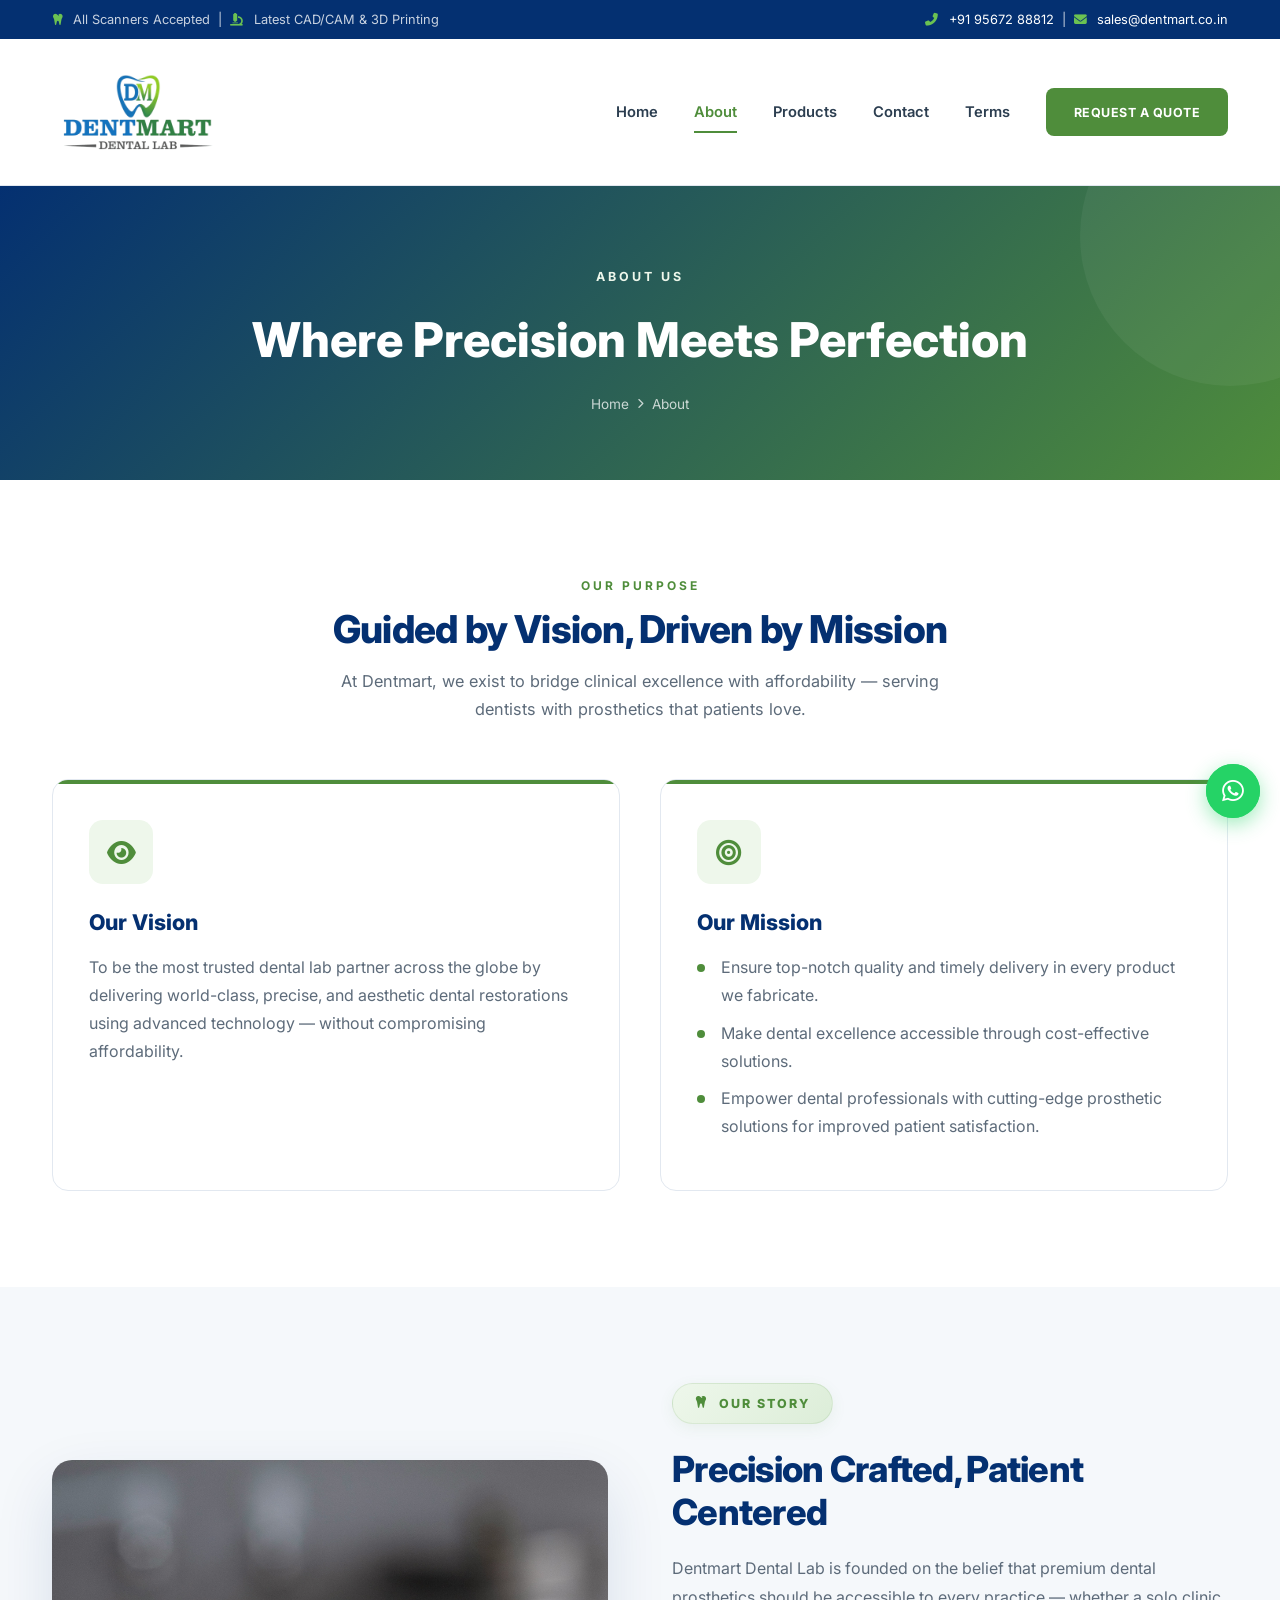
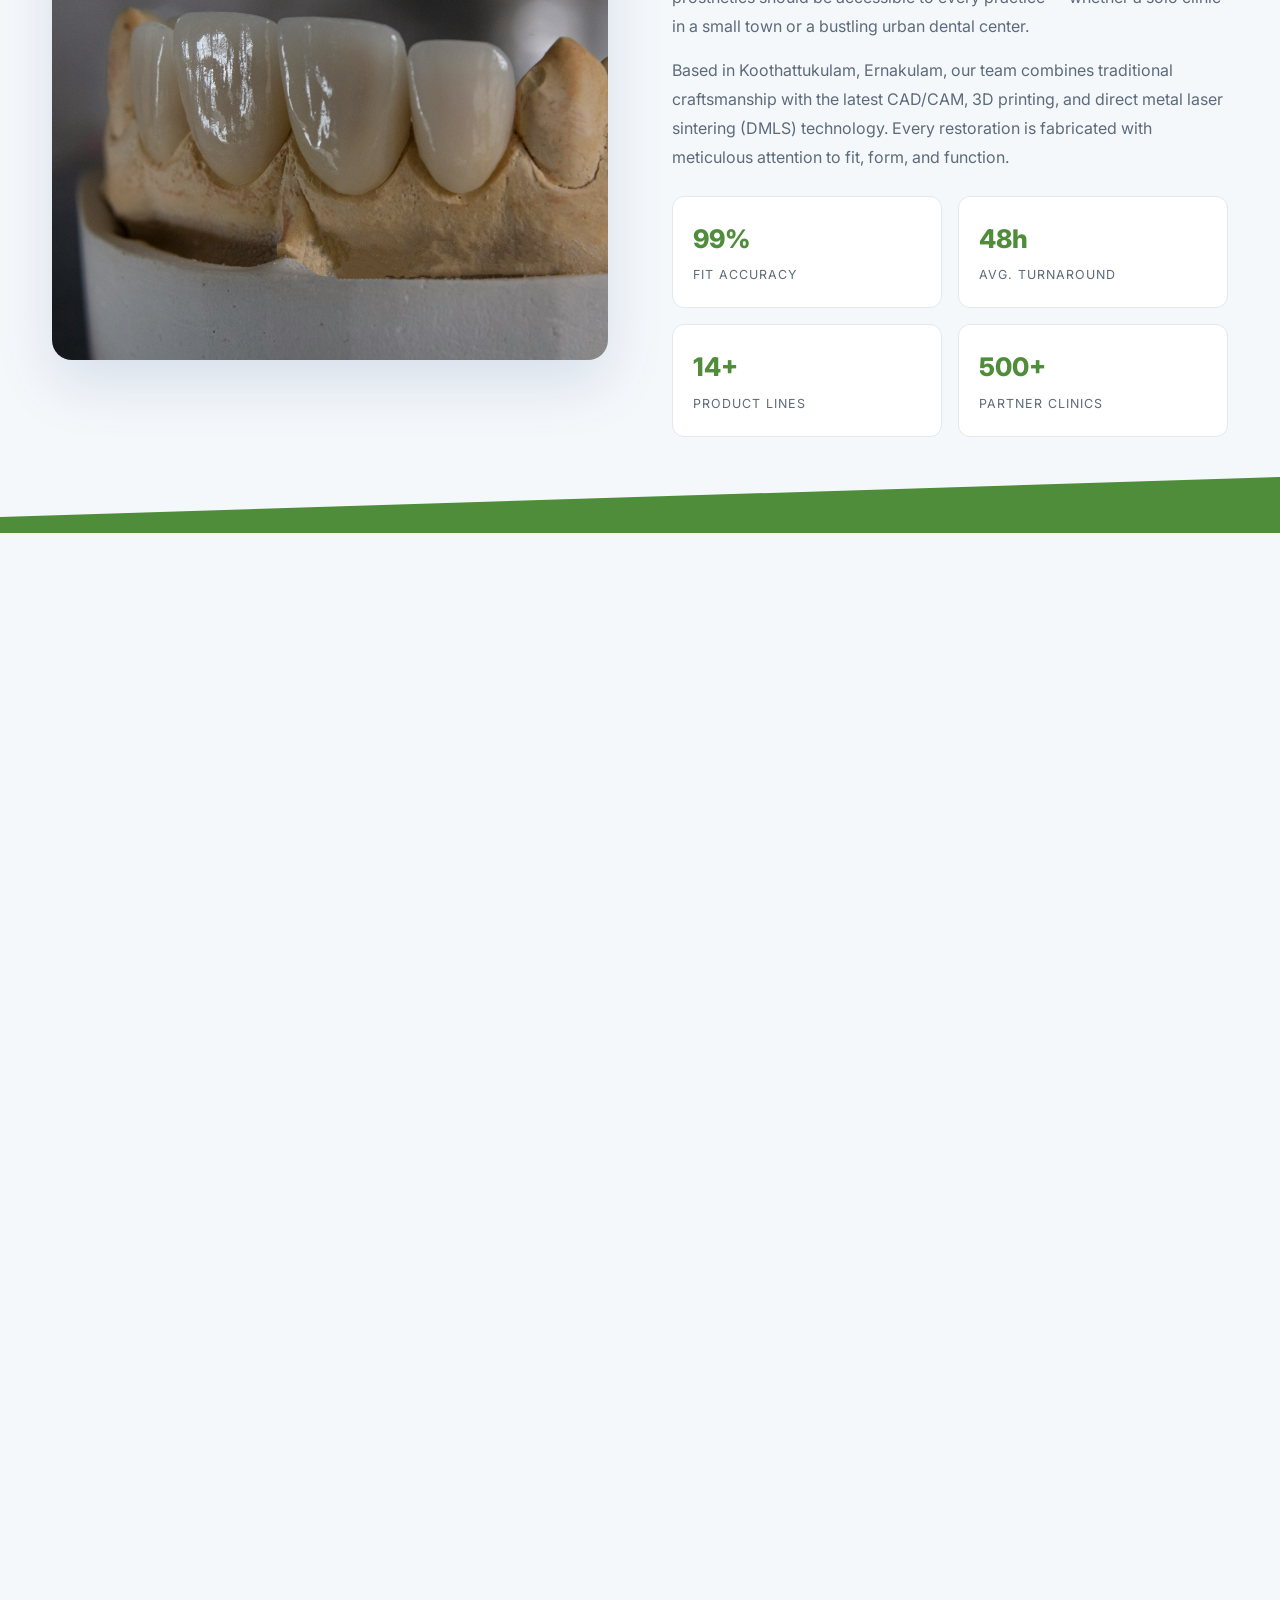
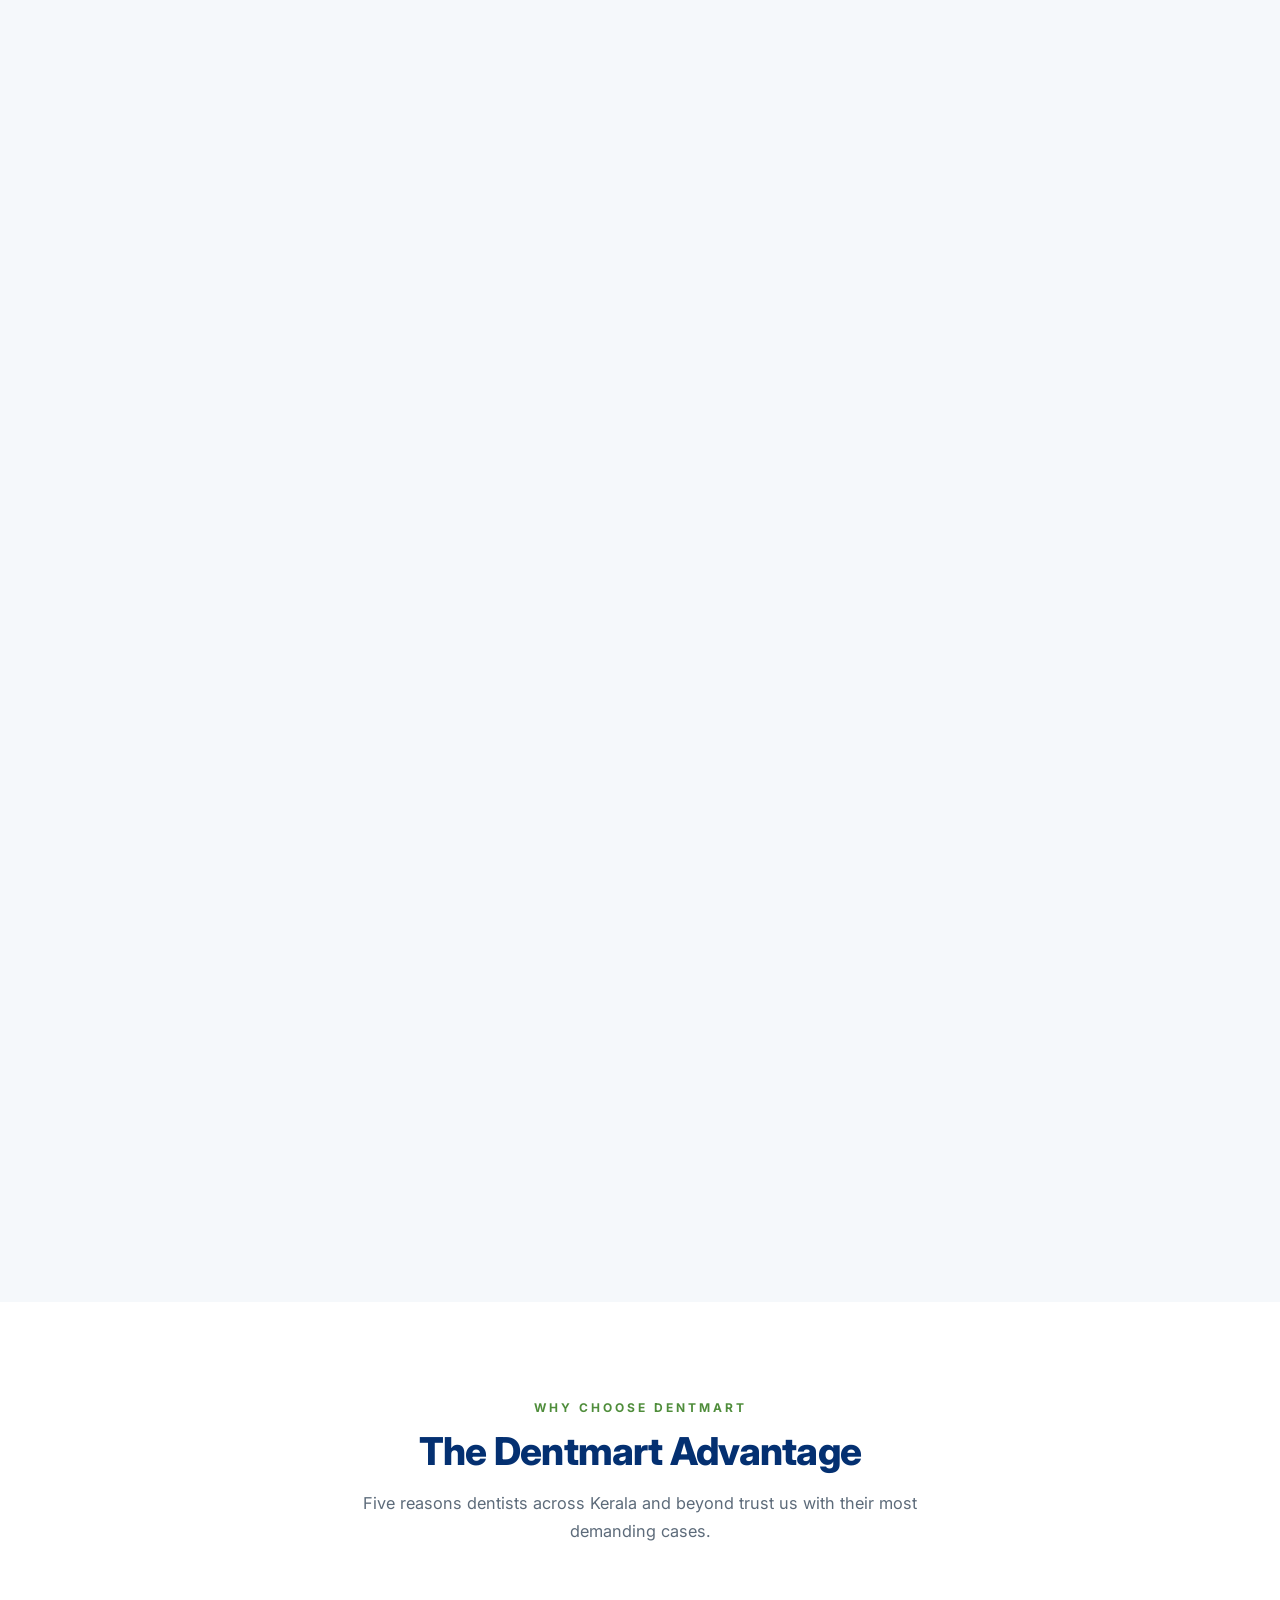
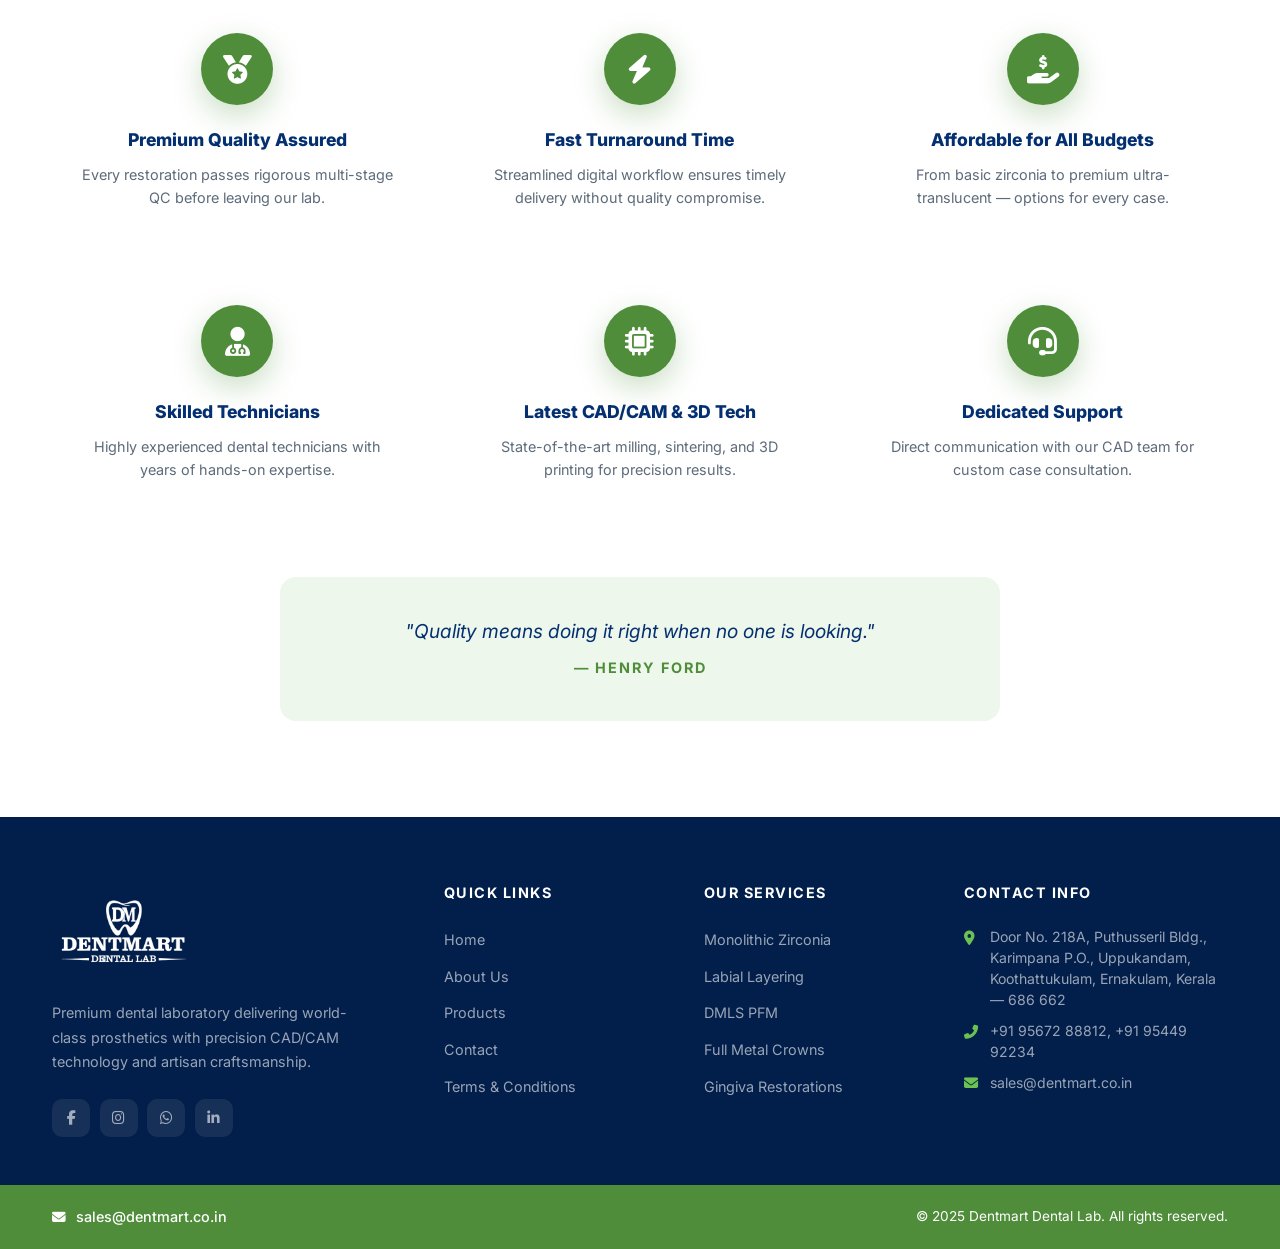
==== about/index.html @ 34352b94 "feat: clean URLs for GitHub Pages + disable right-click - Restructure pages into subdirectories (abo" ====
<!DOCTYPE html>
<html lang="en">
<head>
<meta charset="UTF-8">
<meta name="viewport" content="width=device-width, initial-scale=1.0">
<title>About Us — Dentmart Dental Lab</title>
<meta name="description" content="Learn about Dentmart Dental Lab — our vision, mission, and commitment to precision dental prosthetics.">
<link href="https://fonts.googleapis.com/css2?family=Inter:wght@300;400;500;600;700;800;900&family=Dancing+Script:wght@500;600;700&display=swap" rel="stylesheet">
<link rel="stylesheet" href="https://cdnjs.cloudflare.com/ajax/libs/font-awesome/6.5.1/css/all.min.css">
<link rel="stylesheet" href="/assets/style.css">
<link rel="icon" href="/assets/logo.png">
</head>
<body>

<!-- Top Bar -->
<div class="topbar">
  <div class="container">
    <div><i class="fas fa-tooth"></i> All Scanners Accepted &nbsp;|&nbsp; <i class="fas fa-microscope"></i> Latest CAD/CAM &amp; 3D Printing</div>
    <div>
      <i class="fas fa-phone-alt"></i> <a href="tel:+919567288812">+91 95672 88812</a> &nbsp;|&nbsp;
      <i class="fas fa-envelope"></i> <a href="mailto:sales@dentmart.co.in">sales@dentmart.co.in</a>
    </div>
  </div>
</div>

<!-- Header -->
<header class="header">
  <div class="container">
    <a href="/"><img src="/assets/logo.png" alt="Dentmart Dental Lab" class="logo-img"></a>
    <nav class="nav">
      <a href="/">Home</a>
      <a href="/about/" class="active">About</a>
      <a href="/products/">Products</a>
      <a href="/contact/">Contact</a>
      <a href="/terms/">Terms</a>
      <a href="/contact/" class="cta">Request a Quote</a>
    </nav>
    <button class="menu-toggle" aria-label="Menu"><i class="fas fa-bars"></i></button>
  </div>
</header>

<!-- Page Header -->
<section class="page-header">
  <div class="container">
    <small>About Us</small>
    <h1>Where Precision Meets Perfection</h1>
    <div class="breadcrumb">
      <a href="/">Home</a>
      <i class="fas fa-chevron-right"></i>
      <span>About</span>
    </div>
  </div>
</section>

<!-- Mission & Vision -->
<section class="section">
  <div class="container">
    <div class="section-head">
      <small>Our Purpose</small>
      <h2>Guided by Vision, Driven by Mission</h2>
      <p>At Dentmart, we exist to bridge clinical excellence with affordability — serving dentists with prosthetics that patients love.</p>
    </div>
    <div class="mv-grid">
      <div class="mv-card">
        <div class="mv-icon"><i class="fas fa-eye"></i></div>
        <h3>Our Vision</h3>
        <p>To be the most trusted dental lab partner across the globe by delivering world-class, precise, and aesthetic dental restorations using advanced technology — without compromising affordability.</p>
      </div>
      <div class="mv-card">
        <div class="mv-icon"><i class="fas fa-bullseye"></i></div>
        <h3>Our Mission</h3>
        <ul>
          <li>Ensure top-notch quality and timely delivery in every product we fabricate.</li>
          <li>Make dental excellence accessible through cost-effective solutions.</li>
          <li>Empower dental professionals with cutting-edge prosthetic solutions for improved patient satisfaction.</li>
        </ul>
      </div>
    </div>
  </div>
</section>

<!-- Story Section -->
<section class="section section-alt story-section">
  <div class="container">
    <div>
      <div style="display:grid;grid-template-columns:1fr 1fr;gap:4rem;align-items:center">
        <div>
          <img src="/assets/about-story.jpg" alt="Dentmart Lab" style="border-radius:20px;width:100%;height:500px;object-fit:cover;box-shadow:var(--shadow-lg)">
        </div>
        <div>
          <div class="hero-badge"><i class="fas fa-tooth"></i> Our Story</div>
          <h2 style="font-size:2.25rem;font-weight:800;color:var(--blue-dark);margin-bottom:1.25rem;line-height:1.2;letter-spacing:-.02em">Precision Crafted, Patient Centered</h2>
          <p style="color:var(--text-muted);margin-bottom:1rem;line-height:1.8">Dentmart Dental Lab is founded on the belief that premium dental prosthetics should be accessible to every practice — whether a solo clinic in a small town or a bustling urban dental center.</p>
          <p style="color:var(--text-muted);margin-bottom:1.5rem;line-height:1.8">Based in Koothattukulam, Ernakulam, our team combines traditional craftsmanship with the latest CAD/CAM, 3D printing, and direct metal laser sintering (DMLS) technology. Every restoration is fabricated with meticulous attention to fit, form, and function.</p>
          <div class="mv-grid" style="grid-template-columns:1fr 1fr;gap:1rem">
            <div style="background:#fff;padding:1.25rem;border-radius:12px;border:1px solid var(--border)">
              <strong style="display:block;font-size:1.6rem;font-weight:800;color:var(--blue)">99%</strong>
              <span style="font-size:.78rem;color:var(--text-muted);text-transform:uppercase;letter-spacing:1px">Fit Accuracy</span>
            </div>
            <div style="background:#fff;padding:1.25rem;border-radius:12px;border:1px solid var(--border)">
              <strong style="display:block;font-size:1.6rem;font-weight:800;color:var(--blue)">48h</strong>
              <span style="font-size:.78rem;color:var(--text-muted);text-transform:uppercase;letter-spacing:1px">Avg. Turnaround</span>
            </div>
            <div style="background:#fff;padding:1.25rem;border-radius:12px;border:1px solid var(--border)">
              <strong style="display:block;font-size:1.6rem;font-weight:800;color:var(--blue)">14+</strong>
              <span style="font-size:.78rem;color:var(--text-muted);text-transform:uppercase;letter-spacing:1px">Product Lines</span>
            </div>
            <div style="background:#fff;padding:1.25rem;border-radius:12px;border:1px solid var(--border)">
              <strong style="display:block;font-size:1.6rem;font-weight:800;color:var(--blue)">500+</strong>
              <span style="font-size:.78rem;color:var(--text-muted);text-transform:uppercase;letter-spacing:1px">Partner Clinics</span>
            </div>
          </div>
        </div>
      </div>
    </div>
  </div>
</section>

<!-- Our Lab & Technology -->
<section class="section equipment-section">
  <div class="container">
    <div class="section-head reveal">
      <small>Our Lab &amp; Technology</small>
      <h2>Precision Equipment, Proven Results</h2>
      <p>We invest in the latest dental manufacturing technology to ensure every restoration meets the highest standards of fit, function, and esthetics.</p>
    </div>
    <div class="equipment-grid">
      <div class="equipment-card reveal reveal-delay-1">
        <div class="equipment-img zoom-wrap"><img src="/assets/machine-mill.jpg" alt="XTCERA X-Mill 500 Plus"></div>
        <div class="equipment-body">
          <span class="equipment-tag">5-Axis Milling</span>
          <h3>XTCERA X-Mill 500 Plus</h3>
          <p>High-precision 5-axis dental milling machine for zirconia, PMMA, and wax — delivering exceptional accuracy and surface finish.</p>
        </div>
      </div>
      <div class="equipment-card reveal reveal-delay-2">
        <div class="equipment-img zoom-wrap"><img src="/assets/machine-scanner.jpg" alt="SHINING 3D AutoScan DS-EX Pro"></div>
        <div class="equipment-body">
          <span class="equipment-tag">3D Scanning</span>
          <h3>SHINING 3D AutoScan DS-EX Pro</h3>
          <p>Dual 5.0 MP camera lab scanner capturing every detail of dies, models, and articulators with ≤ 8 μm accuracy.</p>
        </div>
      </div>
      <div class="equipment-card reveal reveal-delay-3">
        <div class="equipment-img zoom-wrap"><img src="/assets/machine-ivoclar.jpg" alt="Ivoclar Programat P310"></div>
        <div class="equipment-body">
          <span class="equipment-tag">Porcelain Firing</span>
          <h3>Ivoclar Programat P310</h3>
          <p>State-of-the-art ceramic furnace with QTK2 muffle technology and color touchscreen for flawless porcelain and glaze firing.</p>
        </div>
      </div>
      <div class="equipment-card reveal reveal-delay-4">
        <div class="equipment-img zoom-wrap"><img src="/assets/machine-furnace.jpg" alt="ZTCF-30B Zirconia Sintering Furnace"></div>
        <div class="equipment-body">
          <span class="equipment-tag">Sintering</span>
          <h3>ZTCF-30B Zirconia Sintering Furnace</h3>
          <p>High-temperature sintering oven designed specifically for dental zirconia — ensuring full density and optimal flexural strength.</p>
        </div>
      </div>
      <div class="equipment-card reveal reveal-delay-5">
        <div class="equipment-img zoom-wrap"><img src="/assets/machine-printer.jpg" alt="ELEGOO Saturn 4 12K"></div>
        <div class="equipment-body">
          <span class="equipment-tag">3D Printing</span>
          <h3>ELEGOO Saturn 4 12K</h3>
          <p>Ultra-high-resolution resin 3D printer for dental models, surgical guides, and temporaries with 19×24 micron XY resolution.</p>
        </div>
      </div>
      <div class="equipment-card reveal reveal-delay-1">
        <div class="equipment-img zoom-wrap"><img src="/assets/aoralscan3.webp" alt="SHINING 3D Aoralscan 3"></div>
        <div class="equipment-body">
          <span class="equipment-tag">Intraoral Scanning</span>
          <h3>SHINING 3D Aoralscan 3</h3>
          <p>High-performance intraoral scanner offering exceptional accuracy, speed, and AI-powered scanning for an enhanced digital workflow.</p>
        </div>
      </div>
    </div>
  </div>
</section>

<!-- Doctor Feedback -->
<section class="section" style="background:var(--bg-alt)">
  <div class="container">
    <div class="section-head reveal">
      <small>Partner Testimonials</small>
      <h2>What Dentists Say About Dentmart</h2>
      <p>Trusted by general dentists, prosthodontists, and implantologists across Kerala and South India.</p>
    </div>
    <div class="feedback-grid">
      <div class="feedback-card reveal reveal-delay-1">
        <div class="feedback-stars"><i class="fas fa-star"></i><i class="fas fa-star"></i><i class="fas fa-star"></i><i class="fas fa-star"></i><i class="fas fa-star"></i></div>
        <p>"The monolithic zirconia crowns from Dentmart have excellent marginal fit and natural translucency. My patients love the esthetics, and I love the predictable results."</p>
        <div class="feedback-author">
          <div class="feedback-avatar">RK</div>
          <div>
            <h4>Dr. Rajesh Kumar</h4>
            <span>Prosthodontist, Thrissur</span>
          </div>
        </div>
      </div>
      <div class="feedback-card reveal reveal-delay-2">
        <div class="feedback-stars"><i class="fas fa-star"></i><i class="fas fa-star"></i><i class="fas fa-star"></i><i class="fas fa-star"></i><i class="fas fa-star"></i></div>
        <p>"We switched to Dentmart for all our PFM and full metal work. The DMLS accuracy is noticeably better than conventional casting. Turnaround time is also impressive."</p>
        <div class="feedback-author">
          <div class="feedback-avatar">AM</div>
          <div>
            <h4>Dr. Anitha Menon</h4>
            <span>General Dentist, Kochi</span>
          </div>
        </div>
      </div>
      <div class="feedback-card reveal reveal-delay-3">
        <div class="feedback-stars"><i class="fas fa-star"></i><i class="fas fa-star"></i><i class="fas fa-star"></i><i class="fas fa-star"></i><i class="fas fa-star"></i></div>
        <p>"Their labial layering zirconia for anterior cases is outstanding. The characterization and surface texture rival any premium lab I've used — at a much better price point."</p>
        <div class="feedback-author">
          <div class="feedback-avatar">VP</div>
          <div>
            <h4>Dr. Vishnu Prasad</h4>
            <span>Cosmetic Dentist, Ernakulam</span>
          </div>
        </div>
      </div>
      <div class="feedback-card reveal reveal-delay-4">
        <div class="feedback-stars"><i class="fas fa-star"></i><i class="fas fa-star"></i><i class="fas fa-star"></i><i class="fas fa-star"></i><i class="fas fa-star-half-alt"></i></div>
        <p>"The digital workflow support is excellent. I send 3Shape scans directly and receive perfectly milled restorations. Their CAD team is responsive and knowledgeable."</p>
        <div class="feedback-author">
          <div class="feedback-avatar">SJ</div>
          <div>
            <h4>Dr. Sanjay Jose</h4>
            <span>Implantologist, Kottayam</span>
          </div>
        </div>
      </div>
      <div class="feedback-card reveal reveal-delay-5">
        <div class="feedback-stars"><i class="fas fa-star"></i><i class="fas fa-star"></i><i class="fas fa-star"></i><i class="fas fa-star"></i><i class="fas fa-star"></i></div>
        <p>"We've been partnering with Dentmart for over 3 years. The gingiva restorations for implant cases are beautifully crafted — natural emergence profiles every time."</p>
        <div class="feedback-author">
          <div class="feedback-avatar">PT</div>
          <div>
            <h4>Dr. Priya Thomas</h4>
            <span>Periodontist, Alappuzha</span>
          </div>
        </div>
      </div>
      <div class="feedback-card reveal reveal-delay-1">
        <div class="feedback-stars"><i class="fas fa-star"></i><i class="fas fa-star"></i><i class="fas fa-star"></i><i class="fas fa-star"></i><i class="fas fa-star"></i></div>
        <p>"Fast turnaround, excellent packaging, and zero remakes on our last 50 cases. Dentmart has become an extension of our practice. Highly recommended for any dental clinic."</p>
        <div class="feedback-author">
          <div class="feedback-avatar">MN</div>
          <div>
            <h4>Dr. Manoj Nair</h4>
            <span>General Dentist, Koothattukulam</span>
          </div>
        </div>
      </div>
    </div>
  </div>
</section>

<!-- Why Choose -->
<section class="section">
  <div class="container">
    <div class="section-head">
      <small>Why Choose Dentmart</small>
      <h2>The Dentmart Advantage</h2>
      <p>Five reasons dentists across Kerala and beyond trust us with their most demanding cases.</p>
    </div>
    <div class="why-grid">
      <div class="why-card"><div class="why-icon"><i class="fas fa-medal"></i></div><h3>Premium Quality Assured</h3><p>Every restoration passes rigorous multi-stage QC before leaving our lab.</p></div>
      <div class="why-card"><div class="why-icon"><i class="fas fa-bolt"></i></div><h3>Fast Turnaround Time</h3><p>Streamlined digital workflow ensures timely delivery without quality compromise.</p></div>
      <div class="why-card"><div class="why-icon"><i class="fas fa-hand-holding-usd"></i></div><h3>Affordable for All Budgets</h3><p>From basic zirconia to premium ultra-translucent — options for every case.</p></div>
      <div class="why-card"><div class="why-icon"><i class="fas fa-user-md"></i></div><h3>Skilled Technicians</h3><p>Highly experienced dental technicians with years of hands-on expertise.</p></div>
      <div class="why-card"><div class="why-icon"><i class="fas fa-microchip"></i></div><h3>Latest CAD/CAM &amp; 3D Tech</h3><p>State-of-the-art milling, sintering, and 3D printing for precision results.</p></div>
      <div class="why-card"><div class="why-icon"><i class="fas fa-headset"></i></div><h3>Dedicated Support</h3><p>Direct communication with our CAD team for custom case consultation.</p></div>
    </div>
    <div class="quote-block">
      <p>"Quality means doing it right when no one is looking."</p>
      <span>— Henry Ford</span>
    </div>
  </div>
</section>

<!-- Footer -->
<footer class="footer">
  <div class="container">
    <div class="footer-grid">
      <div class="footer-brand">
        <img src="/assets/logo.png" alt="Dentmart" class="logo-img">
        <p>Premium dental laboratory delivering world-class prosthetics with precision CAD/CAM technology and artisan craftsmanship.</p>
        <div class="footer-social">
          <a href="#" aria-label="Facebook"><i class="fab fa-facebook-f"></i></a>
          <a href="#" aria-label="Instagram"><i class="fab fa-instagram"></i></a>
          <a href="#" aria-label="WhatsApp"><i class="fab fa-whatsapp"></i></a>
          <a href="#" aria-label="LinkedIn"><i class="fab fa-linkedin-in"></i></a>
        </div>
      </div>
      <div>
        <h4>Quick Links</h4>
        <ul>
          <li><a href="/">Home</a></li>
          <li><a href="/about/">About Us</a></li>
          <li><a href="/products/">Products</a></li>
          <li><a href="/contact/">Contact</a></li>
          <li><a href="/terms/">Terms &amp; Conditions</a></li>
        </ul>
      </div>
      <div>
        <h4>Our Services</h4>
        <ul>
          <li><a href="/products/">Monolithic Zirconia</a></li>
          <li><a href="/products/">Labial Layering</a></li>
          <li><a href="/products/">DMLS PFM</a></li>
          <li><a href="/products/">Full Metal Crowns</a></li>
          <li><a href="/products/">Gingiva Restorations</a></li>
        </ul>
      </div>
      <div>
        <h4>Contact Info</h4>
        <ul class="footer-contact">
          <li><i class="fas fa-map-marker-alt"></i> Door No. 218A, Puthusseril Bldg., Karimpana P.O., Uppukandam, Koothattukulam, Ernakulam, Kerala — 686 662</li>
          <li><i class="fas fa-phone-alt"></i> +91 95672 88812, +91 95449 92234</li>
          <li><i class="fas fa-envelope"></i> sales@dentmart.co.in</li>
        </ul>
      </div>
    </div>
  </div>
  <div class="footer-bar">
    <div class="container">
      <span><i class="fas fa-envelope"></i> <a href="mailto:sales@dentmart.co.in">sales@dentmart.co.in</a></span>
      <span>&copy; 2025 Dentmart Dental Lab. All rights reserved.</span>
    </div>
  </div>
</footer>

<script>
  document.addEventListener('contextmenu', function(e) { e.preventDefault(); return false; });
</script>
<script src="/assets/main.js"></script>
</body>
</html>
---- assets/style.css ----
/* ===== Dentmart Dental Lab — Global Styles ===== */
:root{
  --blue:#4f8d3b;
  --blue-dark:#043071;
  --blue-darker:#021e4a;
  --blue-light:#6bc252;
  --blue-soft:#eef7eb;
  --ink:#1a1a2e;
  --text:#2c3e50;
  --text-muted:#5d6b7a;
  --text-light:#8898aa;
  --border:#e2e8f0;
  --bg:#ffffff;
  --bg-alt:#f5f8fb;
  --shadow-sm:0 2px 8px rgba(4,48,113,.05);
  --shadow:0 10px 30px rgba(4,48,113,.08);
  --shadow-lg:0 24px 60px rgba(4,48,113,.12);
  --radius:8px;
  --radius-lg:16px;
  --font-sans:'Inter',system-ui,-apple-system,sans-serif;
  --font-script:'Dancing Script',cursive;
}

*{margin:0;padding:0;box-sizing:border-box}
html{scroll-behavior:smooth}
body{font-family:var(--font-sans);color:var(--text);background:var(--bg);line-height:1.7;font-size:16px;-webkit-font-smoothing:antialiased}
a{color:inherit;text-decoration:none;transition:.25s}
img{max-width:100%;height:auto;display:block}
ul{list-style:none}

.container{max-width:1240px;margin:0 auto;padding:0 2rem}
.wave-divider{display:block;width:100%;height:80px}

/* ===== TOPBAR ===== */
.topbar{background:var(--blue-dark);color:rgba(255,255,255,.78);padding:.55rem 0;font-size:.8rem}
.topbar .container{display:flex;justify-content:space-between;align-items:center;flex-wrap:wrap;gap:.5rem}
.topbar a{color:#fff}
.topbar a:hover{color:var(--blue-light)}
.topbar i{color:var(--blue-light);margin-right:.4rem}

/* ===== HEADER ===== */
.header{background:rgba(255,255,255,.97);backdrop-filter:blur(20px);position:sticky;top:0;z-index:100;border-bottom:1px solid var(--border);padding:.8rem 0}
.header .container{display:flex;justify-content:space-between;align-items:center;gap:2rem}
.logo-img{height:120px;width:auto}
.nav{display:flex;gap:2.25rem;font-size:.92rem;font-weight:600;align-items:center}
.nav a{color:var(--text);padding:.5rem 0;position:relative}
.nav a::after{content:'';position:absolute;bottom:0;left:0;width:0;height:2px;background:var(--blue);transition:.25s}
.nav a:hover,.nav a.active{color:var(--blue)}
.nav a:hover::after,.nav a.active::after{width:100%}
.nav a.cta{background:var(--blue);color:#fff;padding:.85rem 1.75rem;border-radius:var(--radius);letter-spacing:.5px;text-transform:uppercase;font-size:.78rem;font-weight:700}
.nav a.cta::after{display:none}
.nav a.cta:hover{background:var(--blue-dark);color:#fff;transform:translateY(-1px)}
.menu-toggle{display:none;background:none;border:none;color:var(--blue-dark);font-size:1.5rem;cursor:pointer}

/* ===== HERO ===== */
.hero{background:linear-gradient(135deg,#f8fbff 0%,#eef5fc 40%,#e4eff8 100%);position:relative;overflow:hidden;padding:0 0 5rem}
.hero::before{content:'';position:absolute;top:-200px;right:-150px;width:600px;height:600px;background:radial-gradient(circle,rgba(79,141,59,.08) 0%,transparent 70%);border-radius:50%;z-index:0}
.hero::after{content:'';position:absolute;bottom:-100px;left:-100px;width:400px;height:400px;background:radial-gradient(circle,rgba(107,194,82,.06) 0%,transparent 70%);border-radius:50%;z-index:0}
.hero-top{padding:5.5rem 0 3rem;position:relative}
.hero-top::after{content:'';position:absolute;bottom:-1px;left:0;right:0;height:100px;background:var(--blue);clip-path:polygon(0 100%,100% 100%,100% 20%,0 70%)}
.story-section{position:relative;overflow:hidden;padding-bottom:9rem}
.story-section::after{content:'';position:absolute;bottom:0;left:0;right:0;height:80px;background:var(--blue);clip-path:polygon(0 100%,100% 100%,100% 30%,0 80%)}
.hero .container{position:relative;z-index:2;display:grid;grid-template-columns:1.05fr 1fr;gap:5rem;align-items:center}
.hero-badge{display:inline-flex;align-items:center;gap:.6rem;background:linear-gradient(135deg,var(--blue-soft) 0%,#dcedd8 100%);color:var(--blue);padding:.55rem 1.4rem;border-radius:50px;font-size:.78rem;font-weight:800;text-transform:uppercase;letter-spacing:2px;margin-bottom:1.5rem;border:1px solid rgba(79,141,59,.12);box-shadow:0 4px 15px rgba(79,141,59,.08)}
.hero-badge i{font-size:.85rem}
.hero h1{font-size:clamp(2.6rem,5vw,4.2rem);font-weight:900;line-height:1.08;letter-spacing:-.03em;color:var(--blue-dark);margin-bottom:1.25rem}
.hero h1 span{background:linear-gradient(135deg,var(--blue) 0%,var(--blue-light) 100%);-webkit-background-clip:text;-webkit-text-fill-color:transparent;background-clip:text}
.hero p{font-size:1.15rem;color:var(--text-muted);max-width:520px;margin-bottom:2.5rem;line-height:1.7}
.hero-btns{display:flex;gap:1.1rem;flex-wrap:wrap}
.btn{display:inline-flex;align-items:center;gap:.6rem;padding:1rem 2.2rem;border-radius:50px;font-weight:700;font-size:.9rem;border:none;cursor:pointer;transition:all .3s ease;letter-spacing:.4px}
.btn-primary{background:linear-gradient(135deg,var(--blue) 0%,#3b7529 100%);color:#fff;box-shadow:0 12px 30px rgba(79,141,59,.35)}
.btn-primary:hover{background:linear-gradient(135deg,var(--blue-dark) 0%,var(--blue) 100%);color:#fff;transform:translateY(-3px);box-shadow:0 16px 40px rgba(79,141,59,.4)}
.btn-outline{background:rgba(255,255,255,.7);color:var(--blue);border:2px solid var(--blue);backdrop-filter:blur(4px)}
.btn-outline:hover{background:var(--blue);color:#fff;transform:translateY(-3px);box-shadow:0 12px 30px rgba(79,141,59,.25)}
.btn-light{background:#fff;color:var(--blue);box-shadow:var(--shadow)}
.btn-light:hover{background:var(--blue-soft);color:var(--blue-dark)}

.hero-img-wrap{position:relative}
.hero-img-wrap::before{content:'';position:absolute;top:-12px;right:-12px;width:100%;height:100%;background:linear-gradient(135deg,var(--blue) 0%,var(--blue-light) 100%);border-radius:24px;opacity:.15;z-index:0;transform:rotate(2deg)}
.hero-img-wrap::after{content:'';position:absolute;inset:0;background:linear-gradient(135deg,rgba(79,141,59,.03) 0%,transparent 60%);border-radius:24px;z-index:2;pointer-events:none}
.hero-img{border-radius:24px;width:100%;height:520px;object-fit:cover;position:relative;z-index:1;box-shadow:0 40px 80px rgba(4,48,113,.18);border:1px solid rgba(255,255,255,.6)}
.hero-bubble{position:absolute;background:rgba(255,255,255,.95);padding:1rem 1.5rem;border-radius:16px;box-shadow:0 20px 50px rgba(4,48,113,.12);display:flex;align-items:center;gap:1rem;z-index:3;font-size:.9rem;font-weight:700;color:var(--blue-dark);backdrop-filter:blur(10px);border:1px solid rgba(255,255,255,.8);animation:float 4s ease-in-out infinite}
.hero-bubble i{color:#fff;font-size:1.1rem;background:linear-gradient(135deg,var(--blue) 0%,var(--blue-light) 100%);width:44px;height:44px;display:flex;align-items:center;justify-content:center;border-radius:12px;box-shadow:0 6px 15px rgba(79,141,59,.25)}
.hero-bubble.top{top:2rem;left:-2.5rem;animation-delay:0s}
.hero-bubble.bottom{bottom:2.5rem;right:-1.5rem;animation-delay:2s}
@keyframes float{0%,100%{transform:translateY(0)}50%{transform:translateY(-8px)}}

.hero-deco{position:absolute;border-radius:50%;background:var(--blue);opacity:.04;z-index:0;pointer-events:none}
.hero-deco.d1{width:300px;height:300px;top:10%;left:5%}
.hero-deco.d2{width:180px;height:180px;bottom:20%;left:35%}
.hero-deco.d3{width:120px;height:120px;top:30%;right:8%}

/* ===== SECTION BASE ===== */
.section{padding:6rem 0}
.section-alt{background:var(--bg-alt)}
.section-head{text-align:center;margin-bottom:3.5rem}
.section-head small{color:var(--blue);font-weight:700;text-transform:uppercase;letter-spacing:3px;font-size:.75rem;display:block;margin-bottom:.6rem}
.section-head h2{font-size:clamp(1.75rem,3vw,2.5rem);font-weight:800;color:var(--blue-dark);letter-spacing:-.02em;line-height:1.2}
.section-head p{color:var(--text-muted);max-width:620px;margin:1rem auto 0;font-size:1.02rem}

/* ===== STATS ===== */
.stats{background:var(--blue);padding:3rem 0;color:#fff}
.stats-grid{display:grid;grid-template-columns:repeat(4,1fr);gap:2rem;text-align:center}
.stat h3{font-size:2.6rem;font-weight:800;line-height:1;margin-bottom:.35rem}
.stat p{font-size:.8rem;text-transform:uppercase;letter-spacing:2px;color:rgba(255,255,255,.85);font-weight:600}

/* ===== MISSION VISION ===== */
.mv-grid{display:grid;grid-template-columns:1fr 1fr;gap:2.5rem}
.mv-card{background:#fff;border:1px solid var(--border);border-radius:var(--radius-lg);padding:2.5rem 2.25rem;transition:.3s;position:relative;overflow:hidden}
.mv-card::before{content:'';position:absolute;top:0;left:0;width:100%;height:4px;background:var(--blue)}
.mv-card:hover{transform:translateY(-6px);box-shadow:var(--shadow-lg);border-color:transparent}
.mv-icon{width:64px;height:64px;background:var(--blue-soft);color:var(--blue);border-radius:14px;display:flex;align-items:center;justify-content:center;font-size:1.6rem;margin-bottom:1.25rem}
.mv-card h3{font-size:1.35rem;font-weight:800;color:var(--blue-dark);margin-bottom:.75rem}
.mv-card p,.mv-card li{color:var(--text-muted);line-height:1.75}
.mv-card ul{margin-top:.75rem}
.mv-card li{position:relative;padding-left:1.5rem;margin-bottom:.6rem}
.mv-card li::before{content:'';position:absolute;left:0;top:.7rem;width:8px;height:8px;background:var(--blue);border-radius:50%}

/* ===== PRODUCTS ===== */
.products-grid{display:grid;grid-template-columns:repeat(3,1fr);gap:1.75rem}
.product-card{background:#fff;border:1px solid var(--border);border-radius:var(--radius-lg);overflow:hidden;transition:.3s;display:flex;flex-direction:column}
.product-card:hover{transform:translateY(-6px);box-shadow:var(--shadow-lg);border-color:transparent}
.product-img{height:200px;overflow:hidden;background:var(--blue-soft)}
.product-img img{width:100%;height:100%;object-fit:cover;transition:.5s}
.product-card:hover .product-img img{transform:scale(1.06)}
.product-body{padding:1.75rem;flex:1;display:flex;flex-direction:column}
.product-tag{display:inline-block;background:var(--blue-soft);color:var(--blue);padding:.25rem .75rem;border-radius:20px;font-size:.7rem;font-weight:700;text-transform:uppercase;letter-spacing:1px;margin-bottom:.75rem;align-self:flex-start}
.product-body h3{font-size:1.15rem;font-weight:800;color:var(--blue-dark);margin-bottom:.5rem}
.product-body ul{flex:1;margin-top:.5rem}
.product-body li{font-size:.88rem;color:var(--text-muted);padding-left:1.25rem;position:relative;margin-bottom:.4rem}
.product-body li::before{content:'✓';position:absolute;left:0;color:var(--blue);font-weight:800}

/* ===== WHY CHOOSE ===== */
.why-grid{display:grid;grid-template-columns:repeat(3,1fr);gap:2rem}
.why-card{text-align:center;padding:2rem 1.5rem}
.why-icon{width:72px;height:72px;background:var(--blue);color:#fff;border-radius:50%;display:inline-flex;align-items:center;justify-content:center;font-size:1.8rem;margin-bottom:1.25rem;box-shadow:0 10px 30px rgba(79,141,59,.3)}
.why-card h3{font-size:1.1rem;font-weight:800;color:var(--blue-dark);margin-bottom:.5rem}
.why-card p{font-size:.9rem;color:var(--text-muted);line-height:1.6}

.quote-block{margin-top:4rem;text-align:center;padding:2.5rem;background:var(--blue-soft);border-radius:var(--radius-lg);max-width:720px;margin-left:auto;margin-right:auto}
.quote-block p{font-style:italic;font-size:1.2rem;color:var(--blue-dark);line-height:1.5;margin-bottom:.5rem}
.quote-block span{color:var(--blue);font-weight:700;font-size:.9rem;text-transform:uppercase;letter-spacing:2px}

/* ===== PRICE TABLE ===== */
.price-head{background:linear-gradient(135deg,var(--blue),var(--blue-dark));color:#fff;padding:1rem 2rem;border-radius:40px;display:inline-block;font-weight:700;font-size:.95rem;letter-spacing:1px;margin-bottom:2.5rem}
.price-wrap{max-width:880px;margin:0 auto}
.price-category{margin-bottom:2.5rem}
.price-category h3{background:var(--blue-soft);color:var(--blue);padding:.7rem 1.25rem;border-radius:var(--radius);font-size:.95rem;font-weight:800;letter-spacing:1.5px;text-transform:uppercase;margin-bottom:.5rem;border-left:4px solid var(--blue)}
.price-row{display:grid;grid-template-columns:40px 1fr auto;gap:1rem;padding:1.1rem 1.25rem;border-bottom:1px solid var(--border);align-items:center;transition:.2s}
.price-row:hover{background:var(--bg-alt)}
.price-num{color:var(--blue);font-weight:700;font-size:.95rem}
.price-name{color:var(--text);font-size:.95rem}
.price-rate{color:var(--blue-dark);font-weight:800;font-size:1.05rem;white-space:nowrap}
.price-rate::before{content:'₹';margin-right:2px;color:var(--blue);font-weight:600}
.price-note{text-align:center;margin-top:1.5rem;color:var(--text-muted);font-size:.85rem}

/* ===== INTRAORAL CTA ===== */
.scanner{background:linear-gradient(135deg,var(--blue-dark),var(--blue));color:#fff;padding:5rem 0;position:relative;overflow:hidden}
.scanner::before{content:'';position:absolute;top:-100px;right:-100px;width:400px;height:400px;background:rgba(255,255,255,.04);border-radius:50%}
.scanner::after{content:'';position:absolute;bottom:-150px;left:-100px;width:350px;height:350px;background:rgba(255,255,255,.04);border-radius:50%}
.scanner .container{position:relative;z-index:1;display:grid;grid-template-columns:1fr 1fr;gap:4rem;align-items:center}
.scanner-content small{color:rgba(255,255,255,.7);font-weight:700;text-transform:uppercase;letter-spacing:3px;font-size:.75rem;display:block;margin-bottom:.75rem}
.scanner-content h2{font-size:clamp(1.9rem,3vw,2.6rem);font-weight:800;margin-bottom:1.25rem;line-height:1.2}
.scanner-content .script{font-family:var(--font-sans);font-weight:800;color:#fff;font-size:1em}
.scanner-content p{color:rgba(255,255,255,.8);margin-bottom:2rem;font-size:1.05rem}
.scanner-info{display:flex;flex-direction:column;gap:.75rem;margin-bottom:2rem}
.scanner-info span{display:flex;align-items:center;gap:.75rem;color:rgba(255,255,255,.9)}
.scanner-info i{color:#fff;background:rgba(255,255,255,.15);width:36px;height:36px;display:flex;align-items:center;justify-content:center;border-radius:8px}
.scanner-img{border-radius:20px;box-shadow:0 30px 60px rgba(0,0,0,.3);width:100%;height:460px;object-fit:cover}

/* ===== TERMS ===== */
.terms{background:var(--bg-alt)}
.terms-list{max-width:900px;margin:0 auto;display:grid;gap:1rem}
.terms-item{background:#fff;border-radius:var(--radius);padding:1.25rem 1.5rem;display:grid;grid-template-columns:auto 1fr;gap:1rem;align-items:flex-start;border-left:3px solid var(--blue);box-shadow:var(--shadow-sm)}
.terms-item i{color:var(--blue);font-size:1.1rem;margin-top:.25rem}
.terms-item p{font-size:.93rem;color:var(--text);line-height:1.65}

/* ===== CONTACT ===== */
.contact-grid{display:grid;grid-template-columns:1fr 1fr;gap:3rem;align-items:flex-start}
.contact-info{background:var(--blue);color:#fff;padding:3rem 2.5rem;border-radius:var(--radius-lg);position:relative;overflow:hidden}
.contact-info::before{content:'';position:absolute;top:-80px;right:-80px;width:250px;height:250px;background:rgba(255,255,255,.06);border-radius:50%}
.contact-info h3{font-size:1.6rem;font-weight:800;margin-bottom:.5rem;position:relative}
.contact-info > p{color:rgba(255,255,255,.8);margin-bottom:2rem;position:relative}
.contact-row{display:flex;gap:1rem;margin-bottom:1.5rem;position:relative;z-index:1}
.contact-row i{width:42px;height:42px;background:rgba(255,255,255,.15);border-radius:10px;display:flex;align-items:center;justify-content:center;font-size:1rem;flex-shrink:0}
.contact-row h5{font-size:.75rem;text-transform:uppercase;letter-spacing:1.5px;color:rgba(255,255,255,.7);margin-bottom:.25rem;font-weight:600}
.contact-row p,.contact-row a{color:#fff;font-weight:500;font-size:.95rem;line-height:1.5;display:block}
.contact-row a:hover{color:var(--blue-soft)}

.contact-form{background:#fff;border:1px solid var(--border);border-radius:var(--radius-lg);padding:2.5rem;box-shadow:var(--shadow-sm)}
.contact-form h3{font-size:1.4rem;font-weight:800;color:var(--blue-dark);margin-bottom:.5rem}
.contact-form > p{color:var(--text-muted);margin-bottom:1.75rem;font-size:.92rem}
.form-row{display:grid;grid-template-columns:1fr 1fr;gap:1rem;margin-bottom:1rem}
.form-group{margin-bottom:1rem}
.form-group label{display:block;font-size:.8rem;font-weight:600;color:var(--blue-dark);margin-bottom:.4rem;text-transform:uppercase;letter-spacing:.5px}
.form-group input,.form-group textarea,.form-group select{width:100%;padding:.8rem 1rem;border:1.5px solid var(--border);border-radius:var(--radius);font-family:inherit;font-size:.93rem;color:var(--text);background:#fff;transition:.2s}
.form-group input:focus,.form-group textarea:focus,.form-group select:focus{outline:none;border-color:var(--blue);box-shadow:0 0 0 3px rgba(79,141,59,.12)}
.form-group textarea{min-height:120px;resize:vertical}
.contact-form button{width:100%}

/* ===== FOOTER ===== */
.footer{background:var(--blue-darker);color:rgba(255,255,255,.6);padding:4rem 0 0}
.footer-grid{display:grid;grid-template-columns:1.6fr 1fr 1fr 1.2fr;gap:2.5rem;margin-bottom:3rem}
.footer-brand .logo-img{height:100px;margin-bottom:1.25rem;filter:brightness(0) invert(1)}
.footer-brand p{font-size:.9rem;line-height:1.7;max-width:300px;margin-bottom:1.5rem}
.footer-social{display:flex;gap:.6rem}
.footer-social a{width:38px;height:38px;background:rgba(255,255,255,.08);color:#fff;border-radius:10px;display:flex;align-items:center;justify-content:center;font-size:.9rem}
.footer-social a:hover{background:var(--blue);color:#fff;transform:translateY(-2px)}
.footer h4{color:#fff;font-size:.9rem;font-weight:700;margin-bottom:1.25rem;text-transform:uppercase;letter-spacing:1.5px}
.footer li{margin-bottom:.6rem}
.footer a{color:rgba(255,255,255,.6);font-size:.9rem}
.footer a:hover{color:var(--blue-light)}
.footer-contact li{display:flex;gap:.75rem;align-items:flex-start;font-size:.88rem;line-height:1.5}
.footer-contact i{color:var(--blue-light);margin-top:.3rem;width:14px;flex-shrink:0}
.footer-bar{background:var(--blue);padding:1.25rem 0;color:#fff;font-size:.85rem}
.footer-bar .container{display:flex;justify-content:space-between;align-items:center;flex-wrap:wrap;gap:1rem}
.footer-bar a{color:#fff;font-weight:500}
.footer-bar a:hover{color:var(--blue-soft)}
.footer-bar i{margin-right:.4rem}

/* ===== PAGE HEADER (for inner pages) ===== */
.page-header{background:linear-gradient(135deg,var(--blue-dark),var(--blue));color:#fff;padding:5rem 0 4rem;text-align:center;position:relative;overflow:hidden}
.page-header::before{content:'';position:absolute;top:-100px;right:-100px;width:300px;height:300px;background:rgba(255,255,255,.05);border-radius:50%}
.page-header small{color:var(--blue-soft);text-transform:uppercase;font-weight:700;letter-spacing:3px;font-size:.78rem;display:block;margin-bottom:.75rem;position:relative}
.page-header h1{font-size:clamp(2rem,4vw,3rem);font-weight:800;position:relative}
.breadcrumb{display:flex;justify-content:center;align-items:center;gap:.5rem;font-size:.85rem;color:rgba(255,255,255,.75);margin-top:.75rem;position:relative}
.breadcrumb a:hover{color:#fff}
.breadcrumb i{font-size:.65rem}

/* ===== EQUIPMENT / TECHNOLOGY ===== */
.equipment-section{background:var(--bg-alt);padding:5rem 0}
.equipment-grid{display:grid;grid-template-columns:repeat(auto-fit,minmax(260px,1fr));gap:2rem;margin-top:2.5rem}
.equipment-card{background:#fff;border-radius:var(--radius-lg);overflow:hidden;box-shadow:var(--shadow-sm);border:1px solid var(--border);transition:.3s}
.equipment-card:hover{transform:translateY(-6px);box-shadow:var(--shadow)}
.equipment-img{height:220px;overflow:hidden;display:flex;align-items:center;justify-content:center;background:#f8fafc}
.equipment-img img{width:100%;height:100%;object-fit:cover}
.equipment-body{padding:1.5rem}
.equipment-body h3{font-size:1.05rem;font-weight:700;color:var(--blue-dark);margin-bottom:.4rem}
.equipment-body p{font-size:.85rem;color:var(--text-muted);line-height:1.6}
.equipment-tag{display:inline-block;background:var(--blue-soft);color:var(--blue);font-size:.7rem;font-weight:700;text-transform:uppercase;letter-spacing:.8px;padding:.35rem .85rem;border-radius:99px;margin-bottom:.75rem}

/* ===== TESTIMONIALS ===== */
.testimonials-section{padding:5rem 0;background:#fff}
.testimonials-grid{display:grid;grid-template-columns:repeat(3,1fr);gap:2rem;margin-top:2.5rem}
.testimonial-card{background:#fff;border-radius:var(--radius-lg);overflow:hidden;border:1px solid var(--border);box-shadow:var(--shadow-sm);transition:.3s}
.testimonial-card:hover{box-shadow:var(--shadow)}
.ba-slider{position:relative;width:100%;height:240px;overflow:hidden;cursor:col-resize;user-select:none;-webkit-user-select:none;touch-action:none}
.ba-slider img{position:absolute;top:0;left:0;width:100%;height:100%;object-fit:cover}
.ba-before-layer,.ba-after-layer{position:absolute;top:0;left:0;width:100%;height:100%}
.ba-before-layer{clip-path:inset(0 50% 0 0)}
.ba-after-layer{clip-path:inset(0 0 0 50%)}
.ba-before-layer img,.ba-after-layer img{position:absolute;top:0;left:0;width:100%;height:100%;object-fit:cover}
.ba-handle{position:absolute;top:0;bottom:0;left:50%;width:40px;transform:translateX(-50%);z-index:10;cursor:col-resize;display:flex;align-items:center;justify-content:center}
.ba-handle::after{content:'';position:absolute;top:0;bottom:0;left:50%;transform:translateX(-50%);width:3px;background:#fff;box-shadow:0 0 10px rgba(0,0,0,.4)}
.ba-handle::before{content:'\f337';font-family:'Font Awesome 6 Free';font-weight:900;font-size:11px;color:var(--blue);position:absolute;top:50%;left:50%;transform:translate(-50%,-50%);width:36px;height:36px;background:#fff;border-radius:50%;box-shadow:0 2px 10px rgba(0,0,0,.3);display:flex;align-items:center;justify-content:center;z-index:12}
.ba-label{position:absolute;top:12px;padding:4px 10px;border-radius:99px;font-size:.65rem;font-weight:700;text-transform:uppercase;letter-spacing:.5px;z-index:5;pointer-events:none}
.ba-label.before{left:12px;background:rgba(0,0,0,.5);color:#fff}
.ba-label.after{right:12px;background:var(--blue);color:#fff}
.testimonial-body{padding:1.5rem}
.testimonial-body p{color:var(--text-muted);font-size:.9rem;line-height:1.7;margin-bottom:1.25rem}
.testimonial-author{display:flex;align-items:center;gap:.75rem}
.testimonial-avatar{width:40px;height:40px;border-radius:50%;background:var(--blue-soft);display:flex;align-items:center;justify-content:center;color:var(--blue);font-weight:700;font-size:.85rem}
.testimonial-author-info h4{font-size:.9rem;font-weight:700;color:var(--blue-dark);margin-bottom:.15rem}
.testimonial-author-info span{font-size:.78rem;color:var(--text-muted)}

/* ===== FEEDBACK / DOCTOR TESTIMONIALS ===== */
.feedback-grid{display:grid;grid-template-columns:repeat(3,1fr);gap:2rem;margin-top:2.5rem}
.feedback-card{background:#fff;border-radius:var(--radius-lg);padding:2rem;border:1px solid var(--border);box-shadow:var(--shadow-sm);transition:.3s;position:relative}
.feedback-card:hover{box-shadow:var(--shadow);transform:translateY(-4px)}
.feedback-card::before{content:'\f10d';font-family:'Font Awesome 6 Free';font-weight:900;font-size:2rem;color:var(--blue-soft);position:absolute;top:1.5rem;right:1.5rem;line-height:1}
.feedback-stars{color:#f5b041;margin-bottom:1rem;font-size:.85rem}
.feedback-card p{color:var(--text-muted);font-size:.92rem;line-height:1.8;margin-bottom:1.5rem}
.feedback-author{display:flex;align-items:center;gap:.75rem}
.feedback-avatar{width:44px;height:44px;border-radius:50%;background:var(--blue-soft);display:flex;align-items:center;justify-content:center;color:var(--blue);font-weight:700;font-size:.85rem;flex-shrink:0}
.feedback-author h4{font-size:.9rem;font-weight:700;color:var(--blue-dark)}
.feedback-author span{font-size:.78rem;color:var(--text-muted)}

/* ===== RESPONSIVE ===== */
@media(max-width:1024px){
  .hero .container,.scanner .container,.contact-grid,.mv-grid{grid-template-columns:1fr;gap:3rem}
  .hero-img{height:380px}
  .products-grid,.why-grid,.testimonials-grid,.feedback-grid{grid-template-columns:repeat(2,1fr)}
  .stats-grid{grid-template-columns:repeat(2,1fr);gap:2.5rem}
  .footer-grid{grid-template-columns:1fr 1fr;gap:2rem}
  .hero-img-wrap::before{display:none}
}
/* ===== SCROLL REVEAL ANIMATIONS ===== */
.reveal{opacity:0;transform:translateY(40px);transition:opacity .7s ease,transform .7s ease}
.reveal.active{opacity:1;transform:translateY(0)}
.reveal-left{opacity:0;transform:translateX(-50px);transition:opacity .7s ease,transform .7s ease}
.reveal-left.active{opacity:1;transform:translateX(0)}
.reveal-right{opacity:0;transform:translateX(50px);transition:opacity .7s ease,transform .7s ease}
.reveal-right.active{opacity:1;transform:translateX(0)}
.reveal-scale{opacity:0;transform:scale(.92);transition:opacity .7s ease,transform .7s ease}
.reveal-scale.active{opacity:1;transform:scale(1)}
.reveal-delay-1{transition-delay:.1s}
.reveal-delay-2{transition-delay:.2s}
.reveal-delay-3{transition-delay:.3s}
.reveal-delay-4{transition-delay:.4s}
.reveal-delay-5{transition-delay:.5s}

/* ===== BACK TO TOP ===== */
.back-to-top{position:fixed;bottom:24px;right:24px;width:44px;height:44px;background:var(--blue);color:#fff;border-radius:50%;display:flex;align-items:center;justify-content:center;font-size:1rem;cursor:pointer;opacity:0;visibility:hidden;transform:translateY(20px);transition:all .3s ease;z-index:99;box-shadow:0 4px 12px rgba(79,141,59,.4)}
.back-to-top.visible{opacity:1;visibility:visible;transform:translateY(0)}
.back-to-top:hover{background:var(--blue-dark);transform:translateY(-3px)}

/* ===== WHATSAPP FLOATING WIDGET ===== */
.whatsapp-float{position:fixed;bottom:82px;right:20px;z-index:999;display:flex;align-items:center;gap:0;flex-direction:row-reverse}
.whatsapp-btn{width:54px;height:54px;background:#25d366;border-radius:50%;display:flex;align-items:center;justify-content:center;font-size:1.55rem;color:#fff;box-shadow:0 6px 20px rgba(37,211,102,.45);cursor:pointer;text-decoration:none;transition:transform .3s ease,box-shadow .3s ease;position:relative;flex-shrink:0}
.whatsapp-btn:hover{transform:scale(1.12);box-shadow:0 10px 28px rgba(37,211,102,.55);color:#fff}
.whatsapp-btn::before{content:'';position:absolute;inset:0;border-radius:50%;background:#25d366;animation:wa-pulse 2.2s ease-out infinite;z-index:-1}
@keyframes wa-pulse{0%{transform:scale(1);opacity:.7}70%{transform:scale(1.75);opacity:0}100%{transform:scale(1.75);opacity:0}}
.whatsapp-tooltip{background:#1a1a2e;color:#fff;font-size:.78rem;font-weight:600;padding:.45rem .9rem;border-radius:20px;white-space:nowrap;box-shadow:0 4px 14px rgba(0,0,0,.2);opacity:0;transform:translateX(8px);transition:all .25s ease;pointer-events:none;margin-right:.65rem}
.whatsapp-float:hover .whatsapp-tooltip{opacity:1;transform:translateX(0)}

/* ===== IMAGE HOVER ZOOM ===== */
.zoom-wrap{overflow:hidden;border-radius:var(--radius)}
.zoom-wrap img{transition:transform .5s ease}
.zoom-wrap:hover img{transform:scale(1.08)}

/* ===== COUNTER ANIMATION ===== */
.counter-value{font-size:2.5rem;font-weight:800;color:var(--blue-light);line-height:1}

/* ===== STICKY HEADER SCROLL SHADOW ===== */
.header.scrolled{box-shadow:0 4px 20px rgba(4,48,113,.1)}

/* ===== PARALLAX HERO ===== */
.hero{position:relative;overflow:hidden}

@media(max-width:720px){
  .topbar{display:none}
  .nav{display:none}
  .nav.open{display:flex;position:absolute;top:100%;left:0;right:0;background:#fff;flex-direction:column;padding:1.5rem 2rem;box-shadow:var(--shadow);gap:1rem;border-top:1px solid var(--border)}
  .menu-toggle{display:block}
  .section{padding:4rem 0}
  .products-grid,.why-grid,.stats-grid,.footer-grid,.form-row,.equipment-grid,.testimonials-grid,.feedback-grid{grid-template-columns:1fr}
  .hero-bubble{display:none}
  .price-row{grid-template-columns:30px 1fr auto;gap:.75rem;padding:.9rem 1rem}
  .footer-bar .container{flex-direction:column;text-align:center}
  .container{padding:0 1.25rem}
  .back-to-top{bottom:16px;right:16px;width:40px;height:40px}
  .whatsapp-float{bottom:68px;right:14px}
  .whatsapp-btn{width:48px;height:48px;font-size:1.35rem}
  .whatsapp-tooltip{display:none}
}
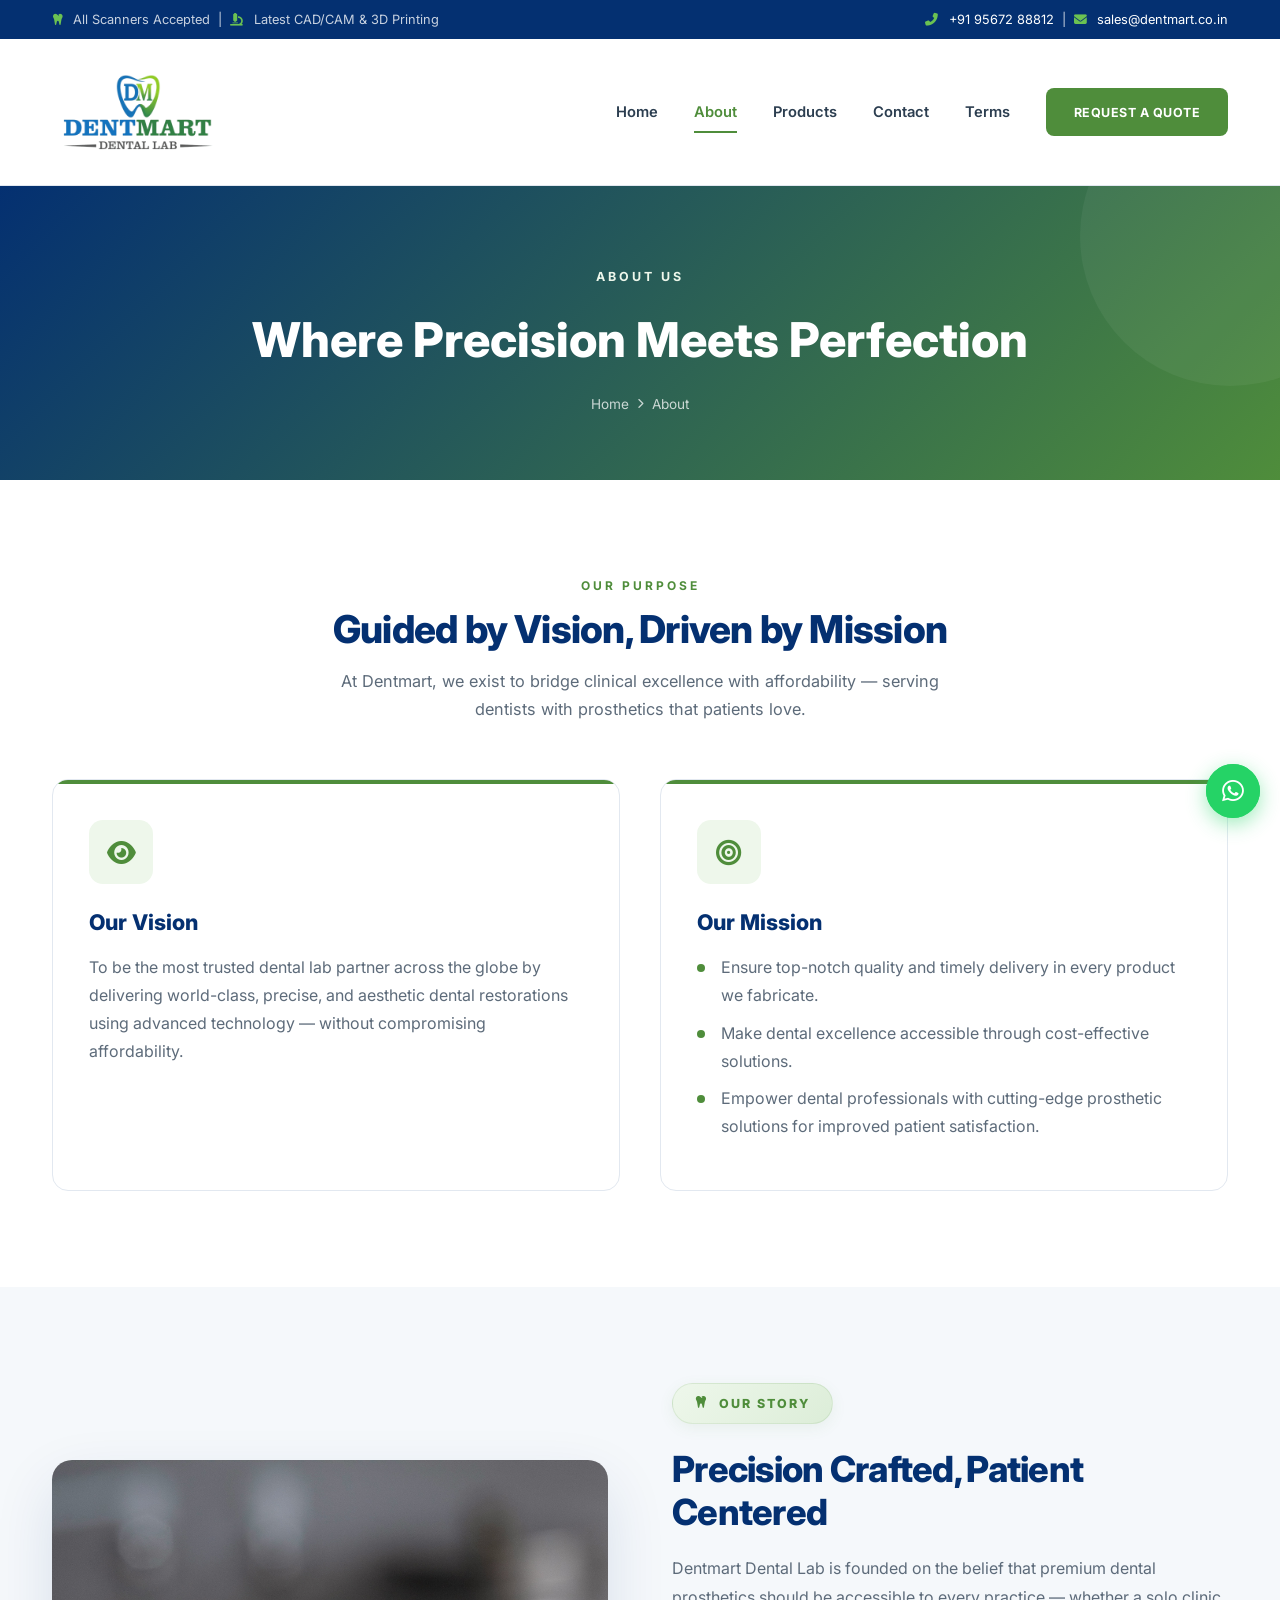
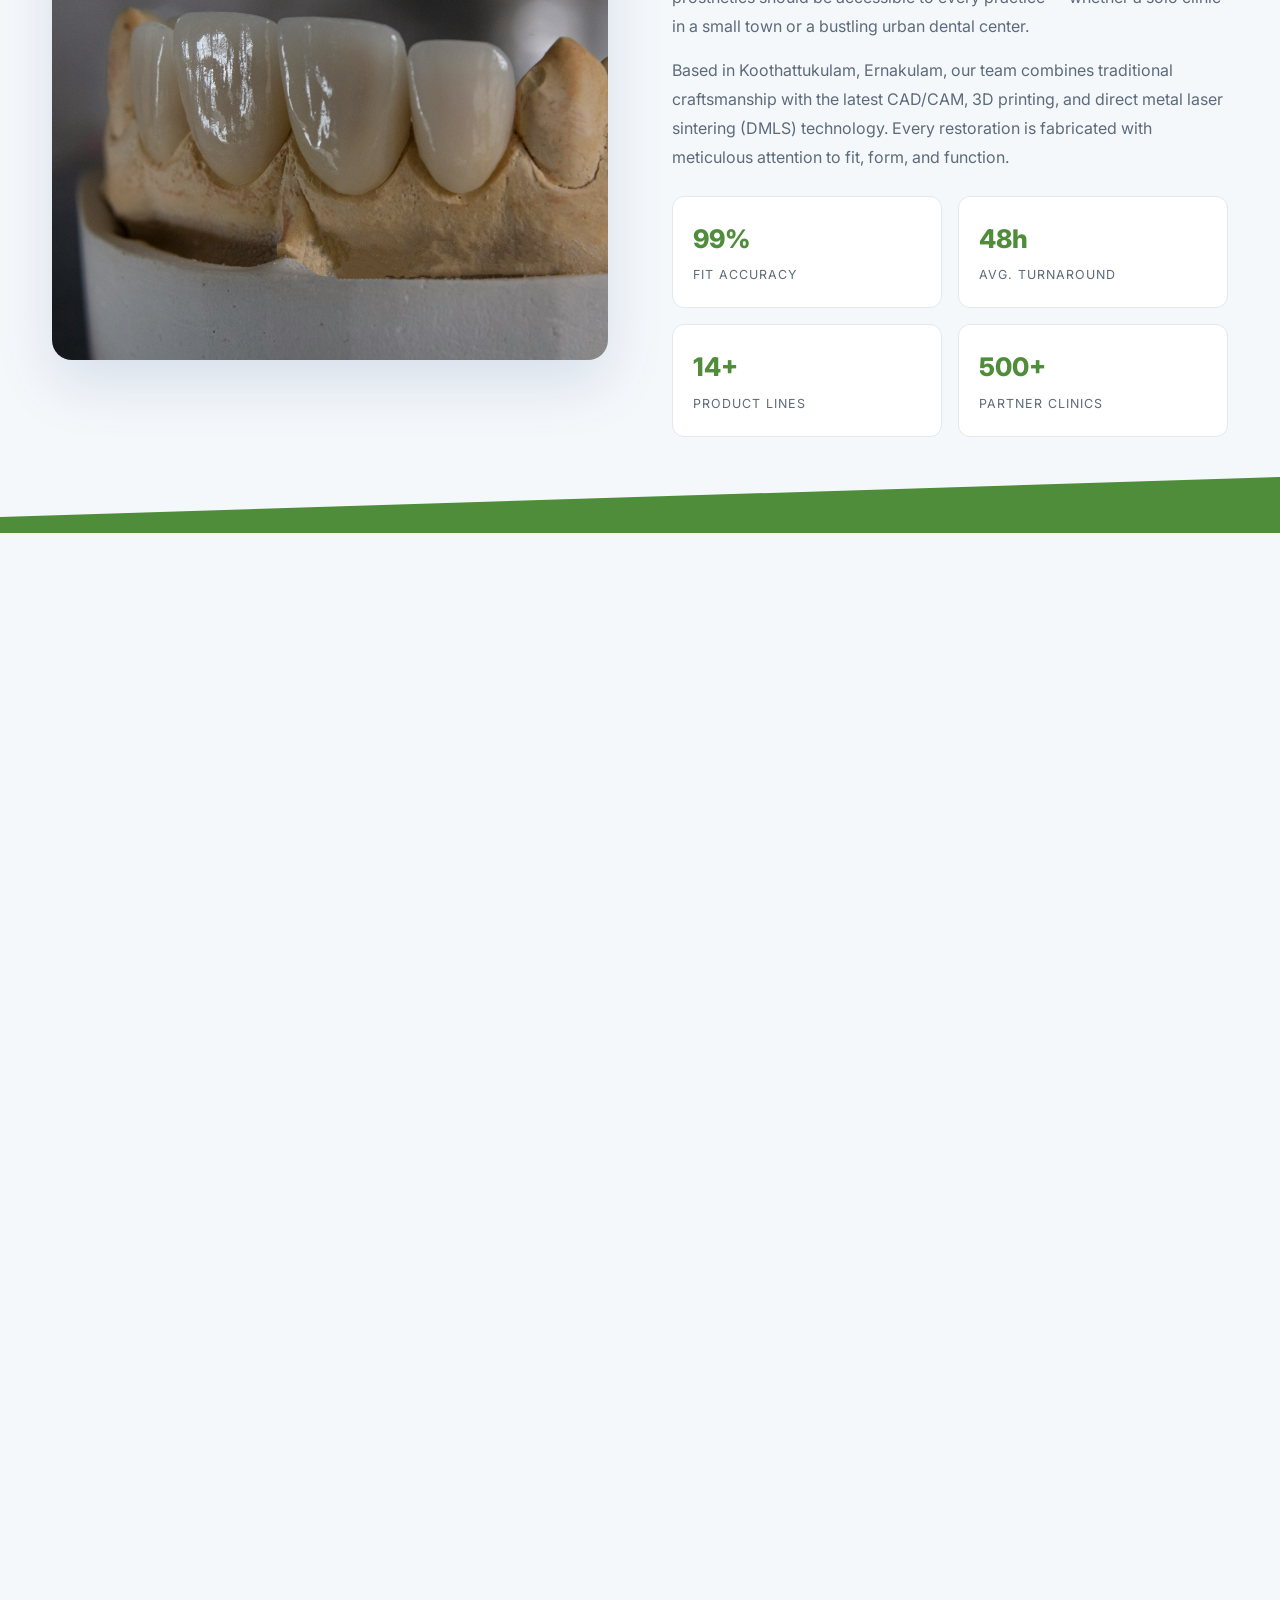
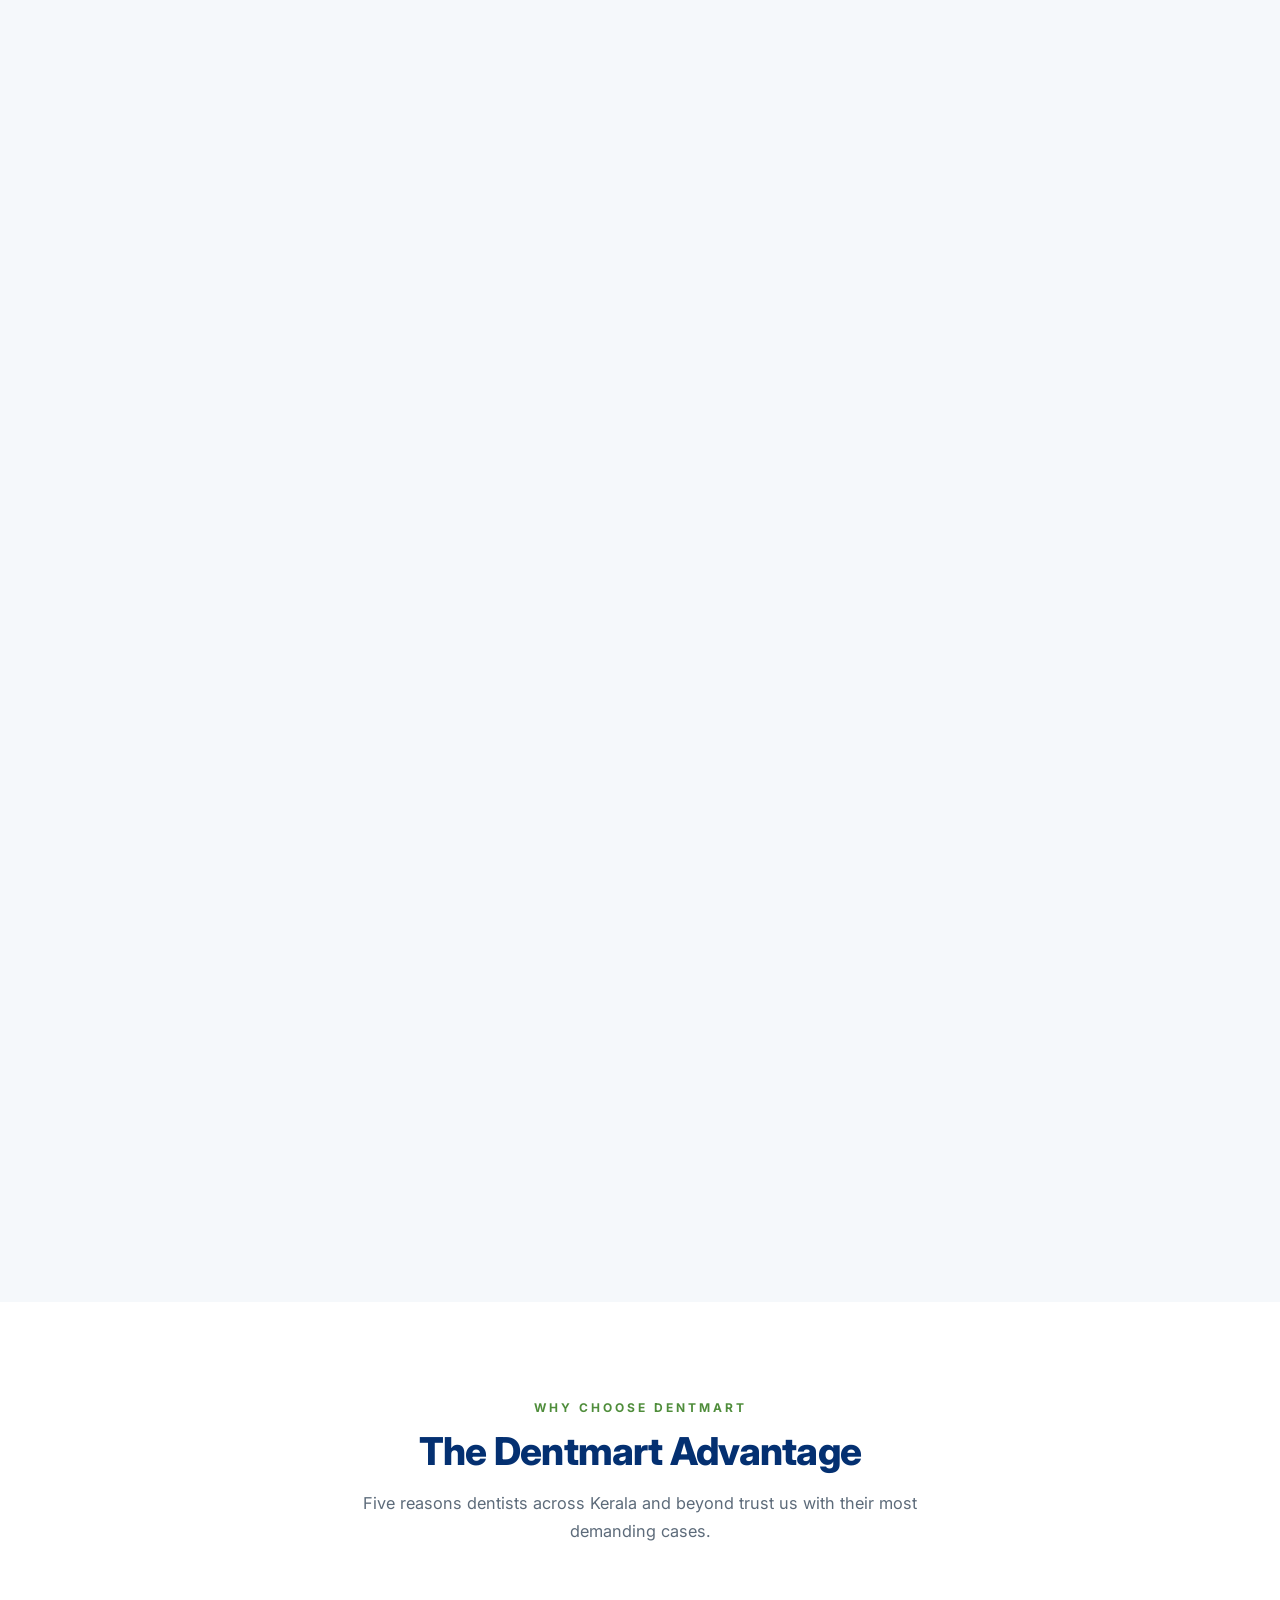
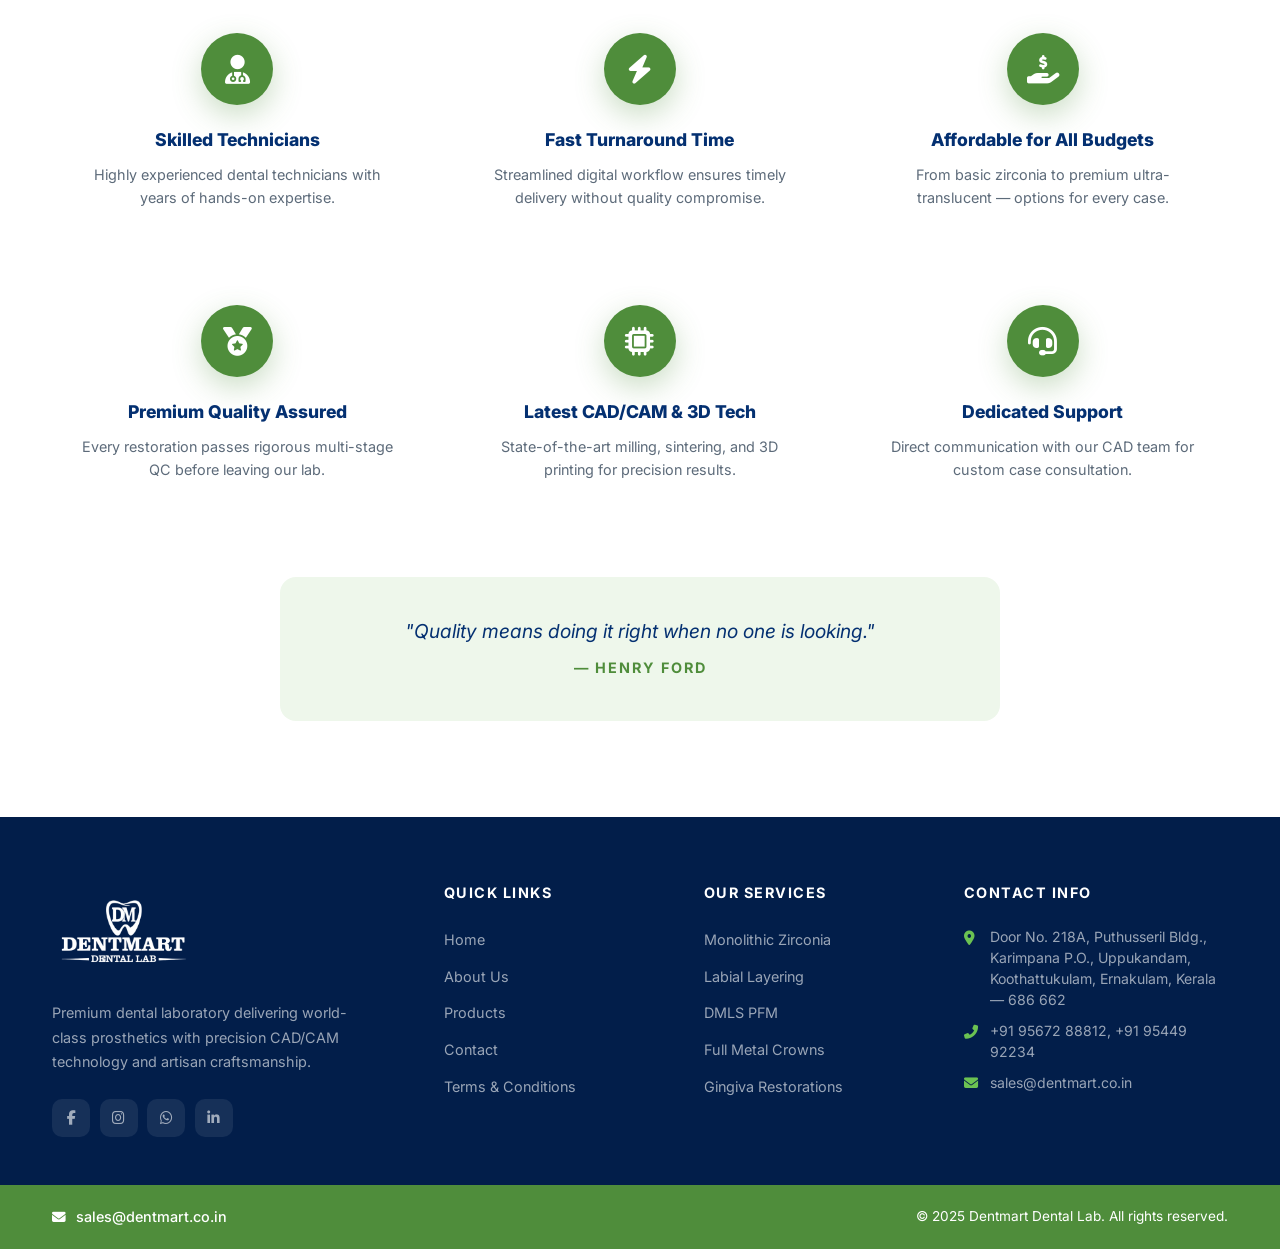
==== commit 3101b7a7: "chore: align card order and add missing products" ====
--- a/about/index.html
+++ b/about/index.html
@@ -265,10 +265,10 @@
       <p>Five reasons dentists across Kerala and beyond trust us with their most demanding cases.</p>
     </div>
     <div class="why-grid">
-      <div class="why-card"><div class="why-icon"><i class="fas fa-medal"></i></div><h3>Premium Quality Assured</h3><p>Every restoration passes rigorous multi-stage QC before leaving our lab.</p></div>
+      <div class="why-card"><div class="why-icon"><i class="fas fa-user-md"></i></div><h3>Skilled Technicians</h3><p>Highly experienced dental technicians with years of hands-on expertise.</p></div>
       <div class="why-card"><div class="why-icon"><i class="fas fa-bolt"></i></div><h3>Fast Turnaround Time</h3><p>Streamlined digital workflow ensures timely delivery without quality compromise.</p></div>
       <div class="why-card"><div class="why-icon"><i class="fas fa-hand-holding-usd"></i></div><h3>Affordable for All Budgets</h3><p>From basic zirconia to premium ultra-translucent — options for every case.</p></div>
-      <div class="why-card"><div class="why-icon"><i class="fas fa-user-md"></i></div><h3>Skilled Technicians</h3><p>Highly experienced dental technicians with years of hands-on expertise.</p></div>
+      <div class="why-card"><div class="why-icon"><i class="fas fa-medal"></i></div><h3>Premium Quality Assured</h3><p>Every restoration passes rigorous multi-stage QC before leaving our lab.</p></div>
       <div class="why-card"><div class="why-icon"><i class="fas fa-microchip"></i></div><h3>Latest CAD/CAM &amp; 3D Tech</h3><p>State-of-the-art milling, sintering, and 3D printing for precision results.</p></div>
       <div class="why-card"><div class="why-icon"><i class="fas fa-headset"></i></div><h3>Dedicated Support</h3><p>Direct communication with our CAD team for custom case consultation.</p></div>
     </div>
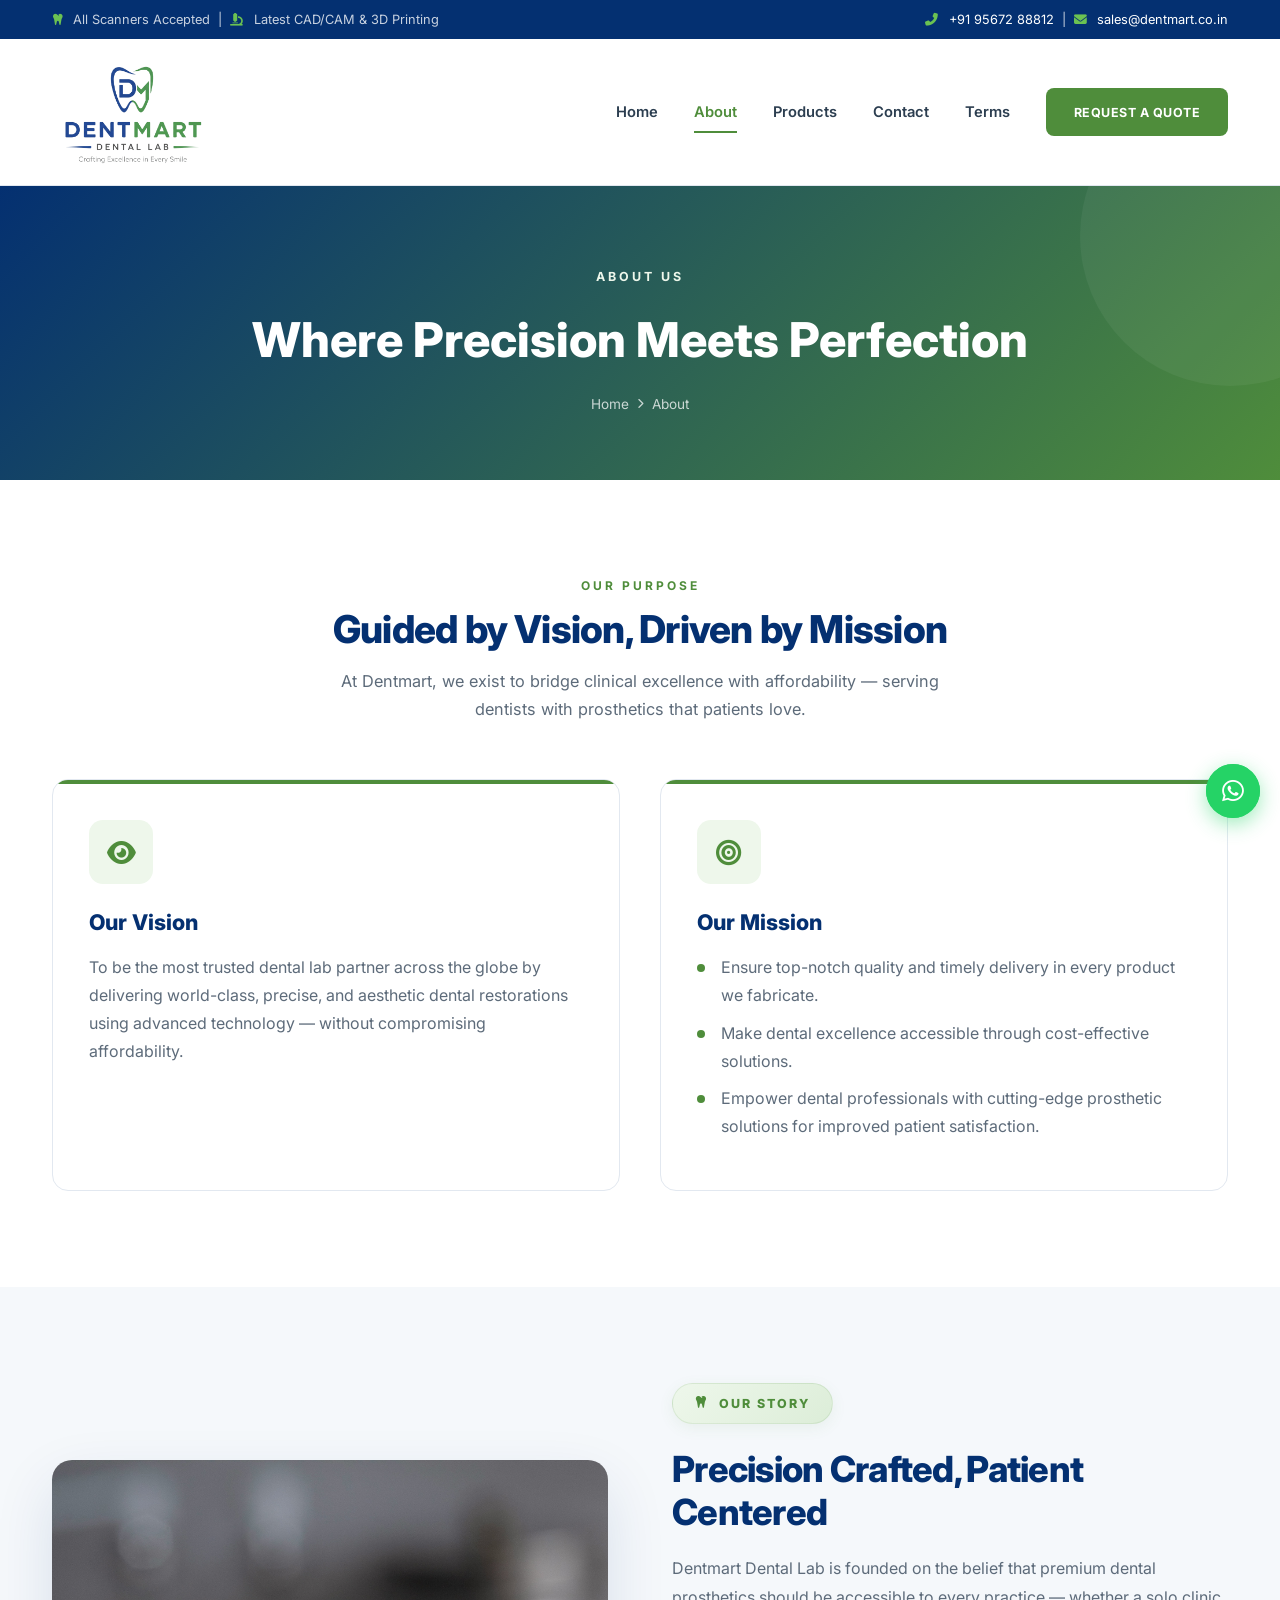
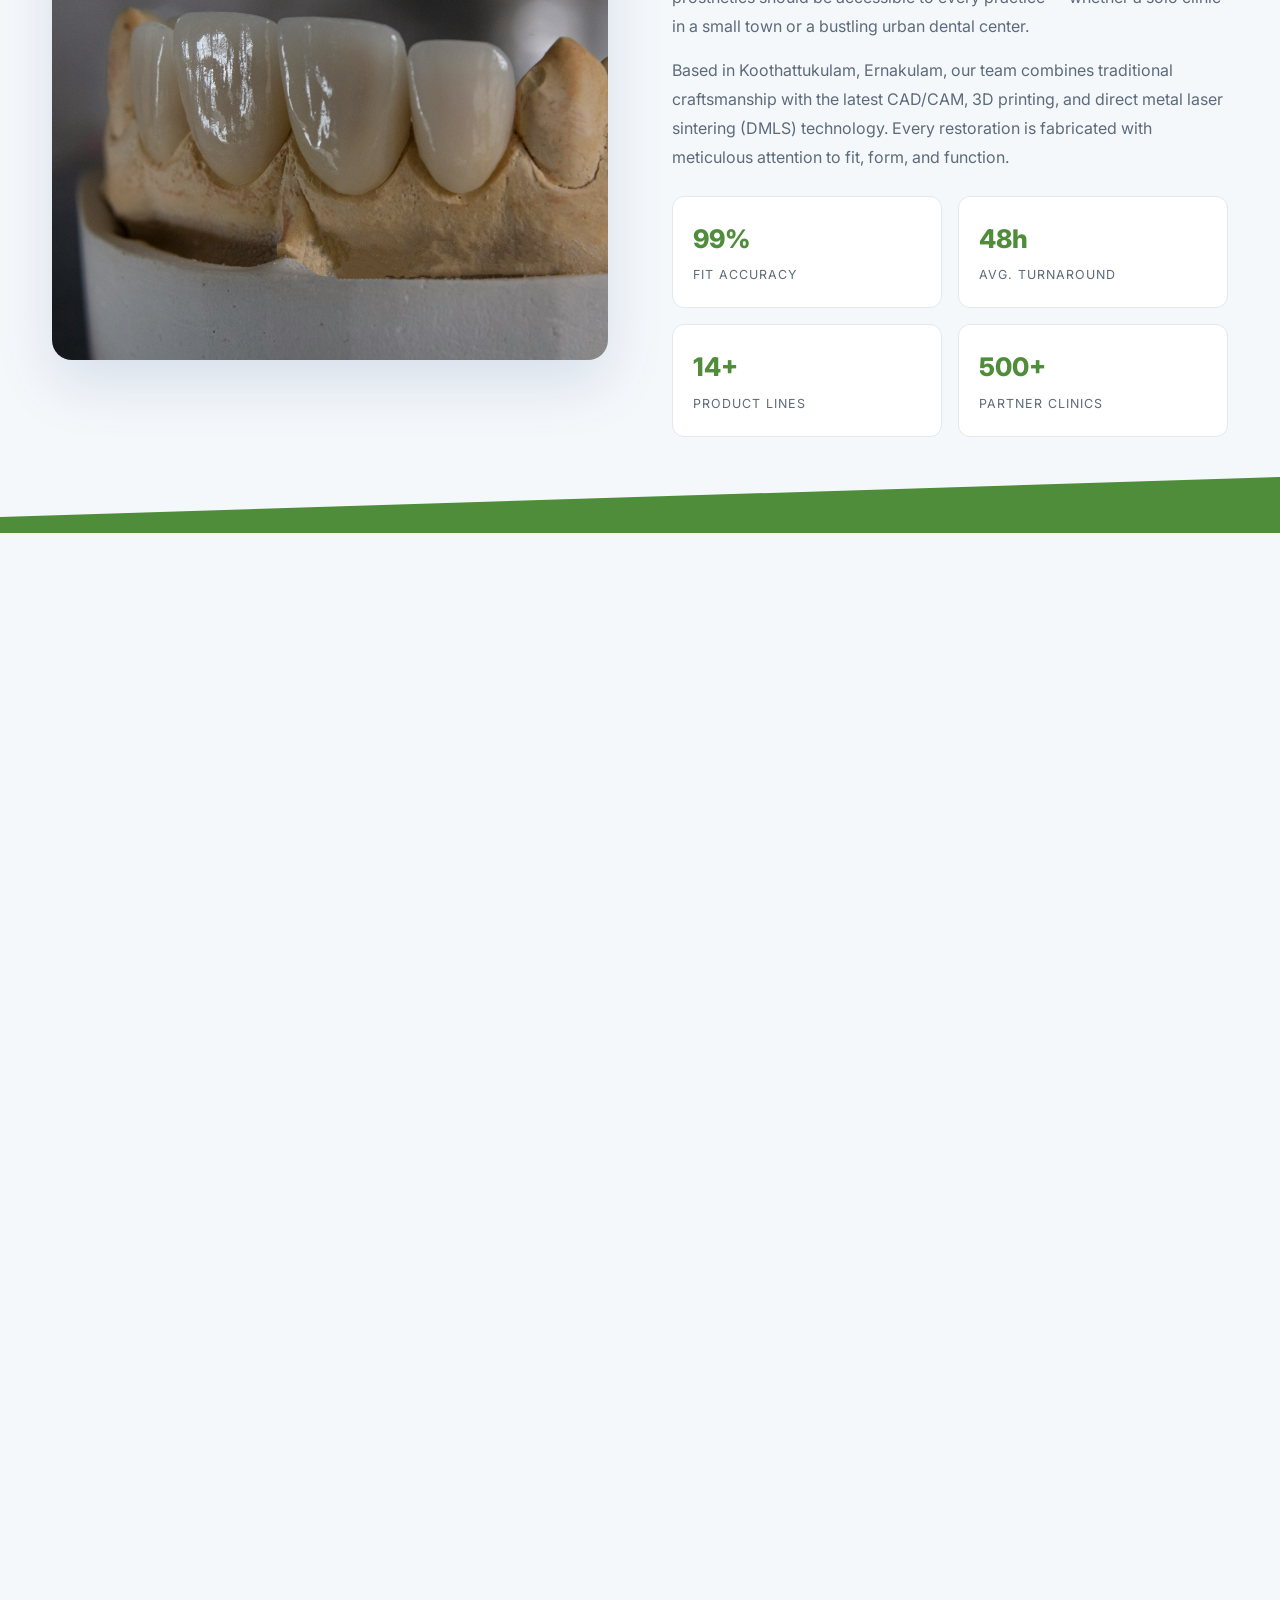
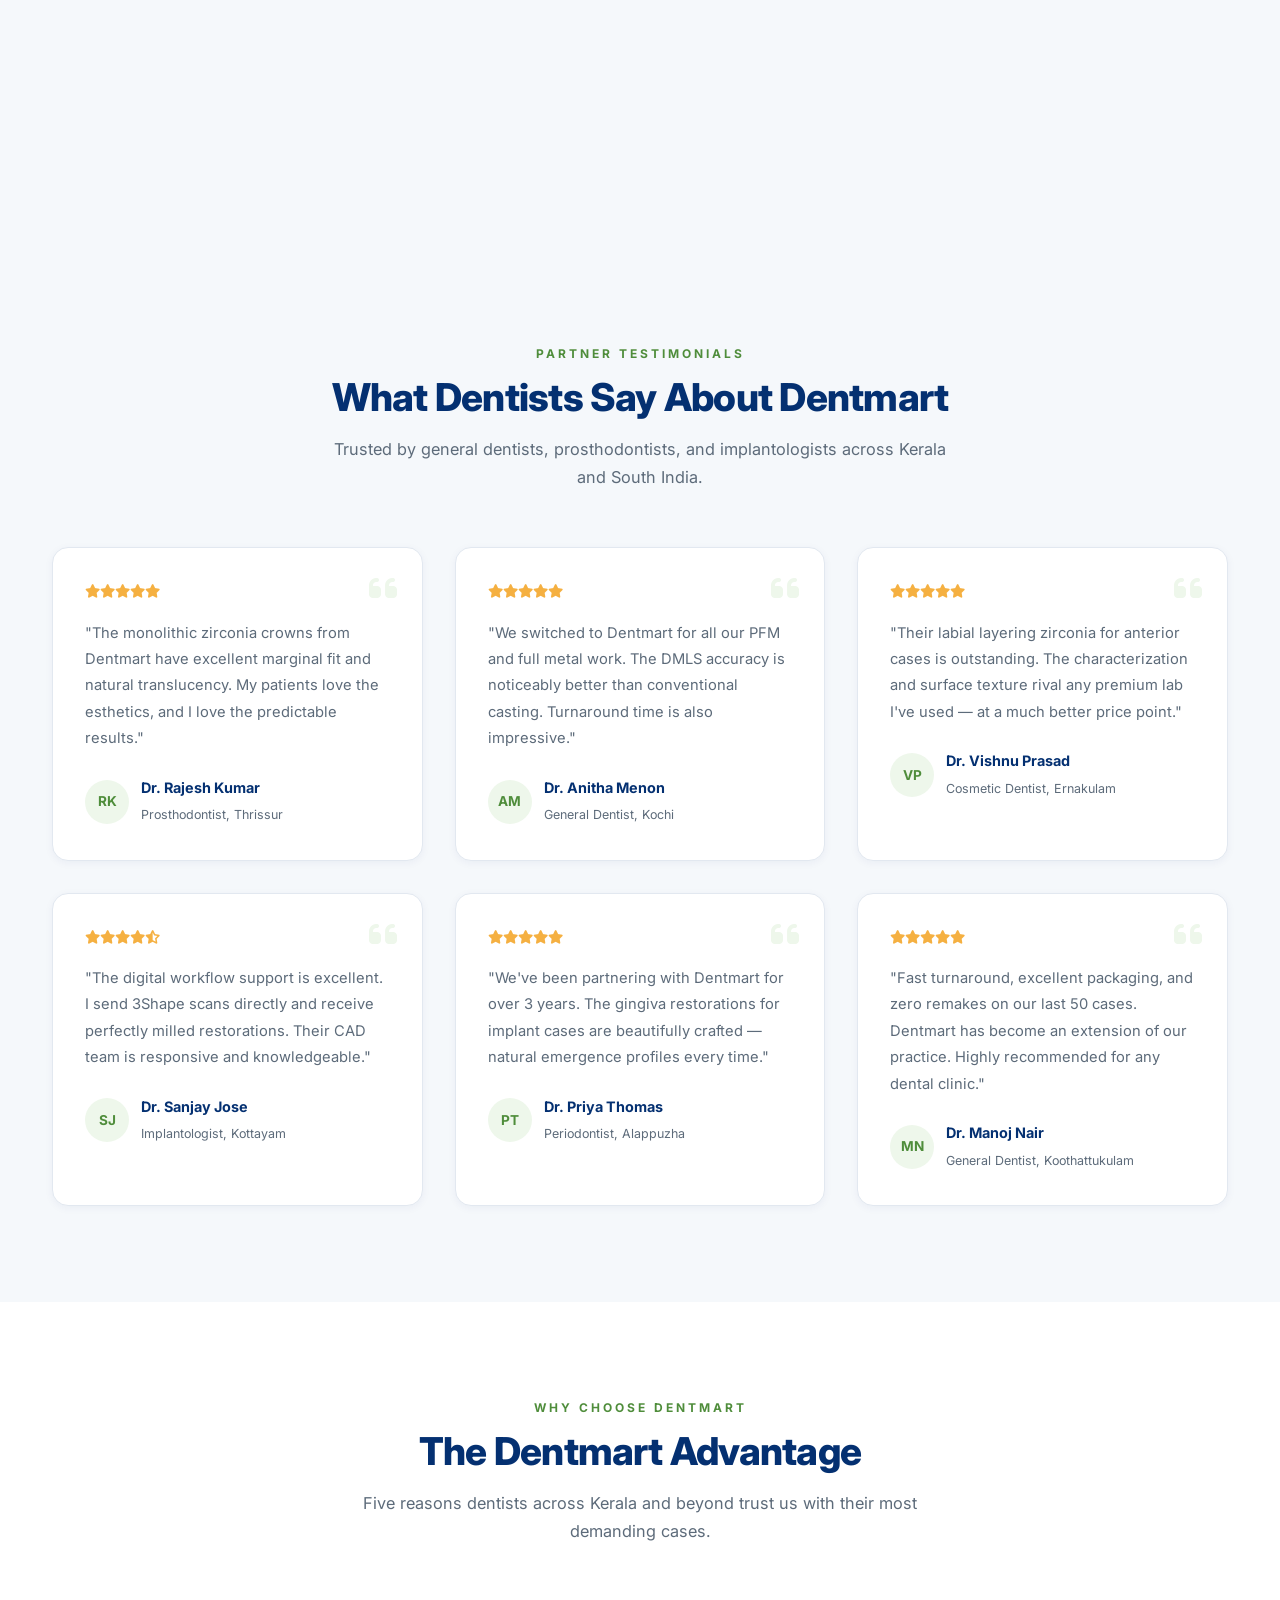
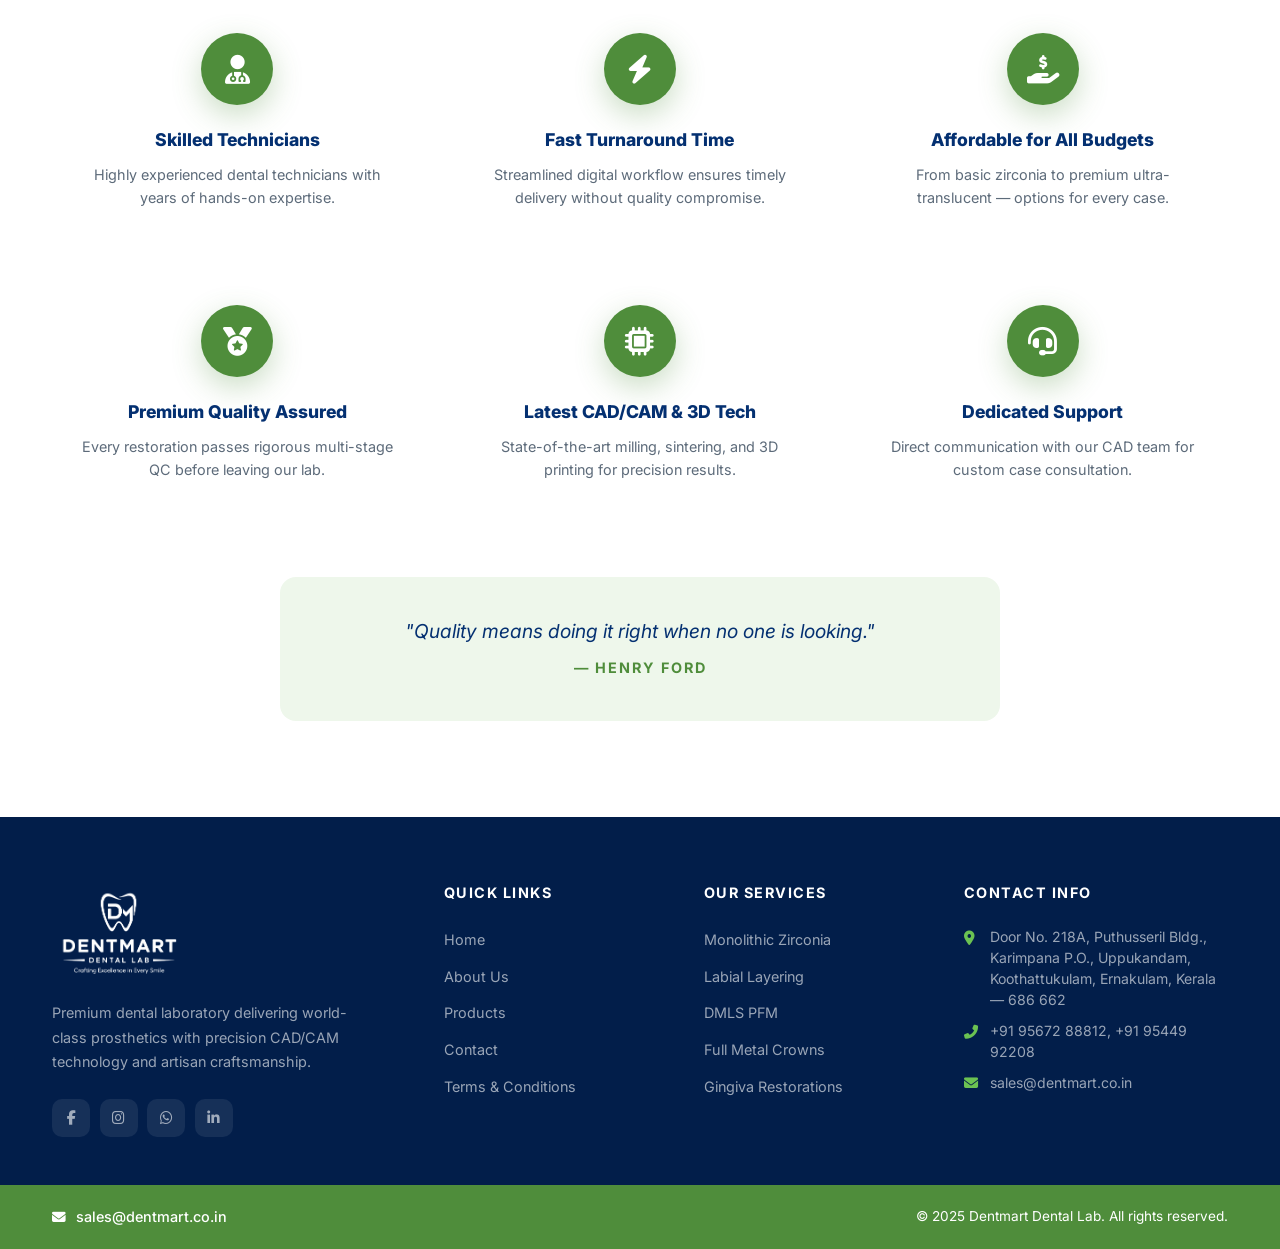
==== commit 6ecfcf50: "Update contact phone number across all pages Co-Authored-By: Claude Opus 4.8 <noreply@anthropic.com>" ====
--- a/about/index.html
+++ b/about/index.html
@@ -317,7 +317,7 @@
         <h4>Contact Info</h4>
         <ul class="footer-contact">
           <li><i class="fas fa-map-marker-alt"></i> Door No. 218A, Puthusseril Bldg., Karimpana P.O., Uppukandam, Koothattukulam, Ernakulam, Kerala — 686 662</li>
-          <li><i class="fas fa-phone-alt"></i> +91 95672 88812, +91 95449 92234</li>
+          <li><i class="fas fa-phone-alt"></i> +91 95672 88812, +91 95449 92208</li>
           <li><i class="fas fa-envelope"></i> sales@dentmart.co.in</li>
         </ul>
       </div>
